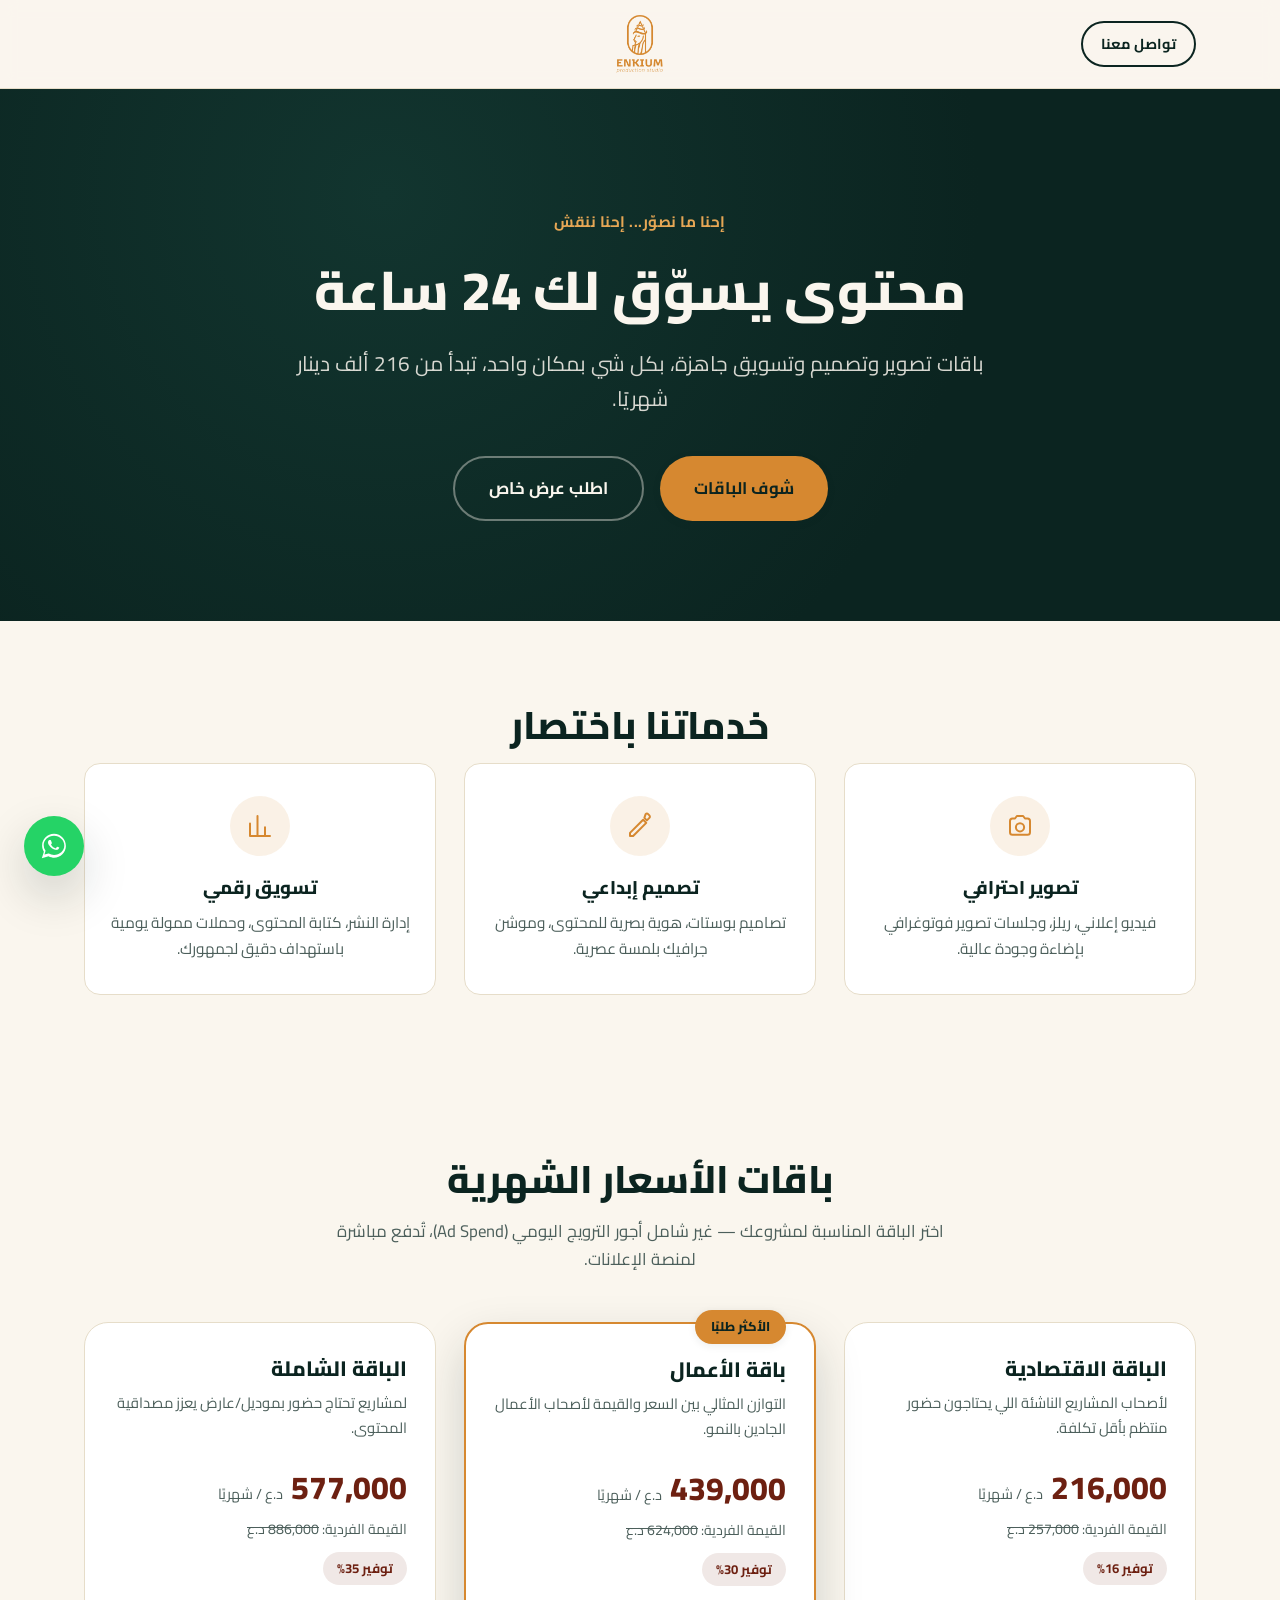
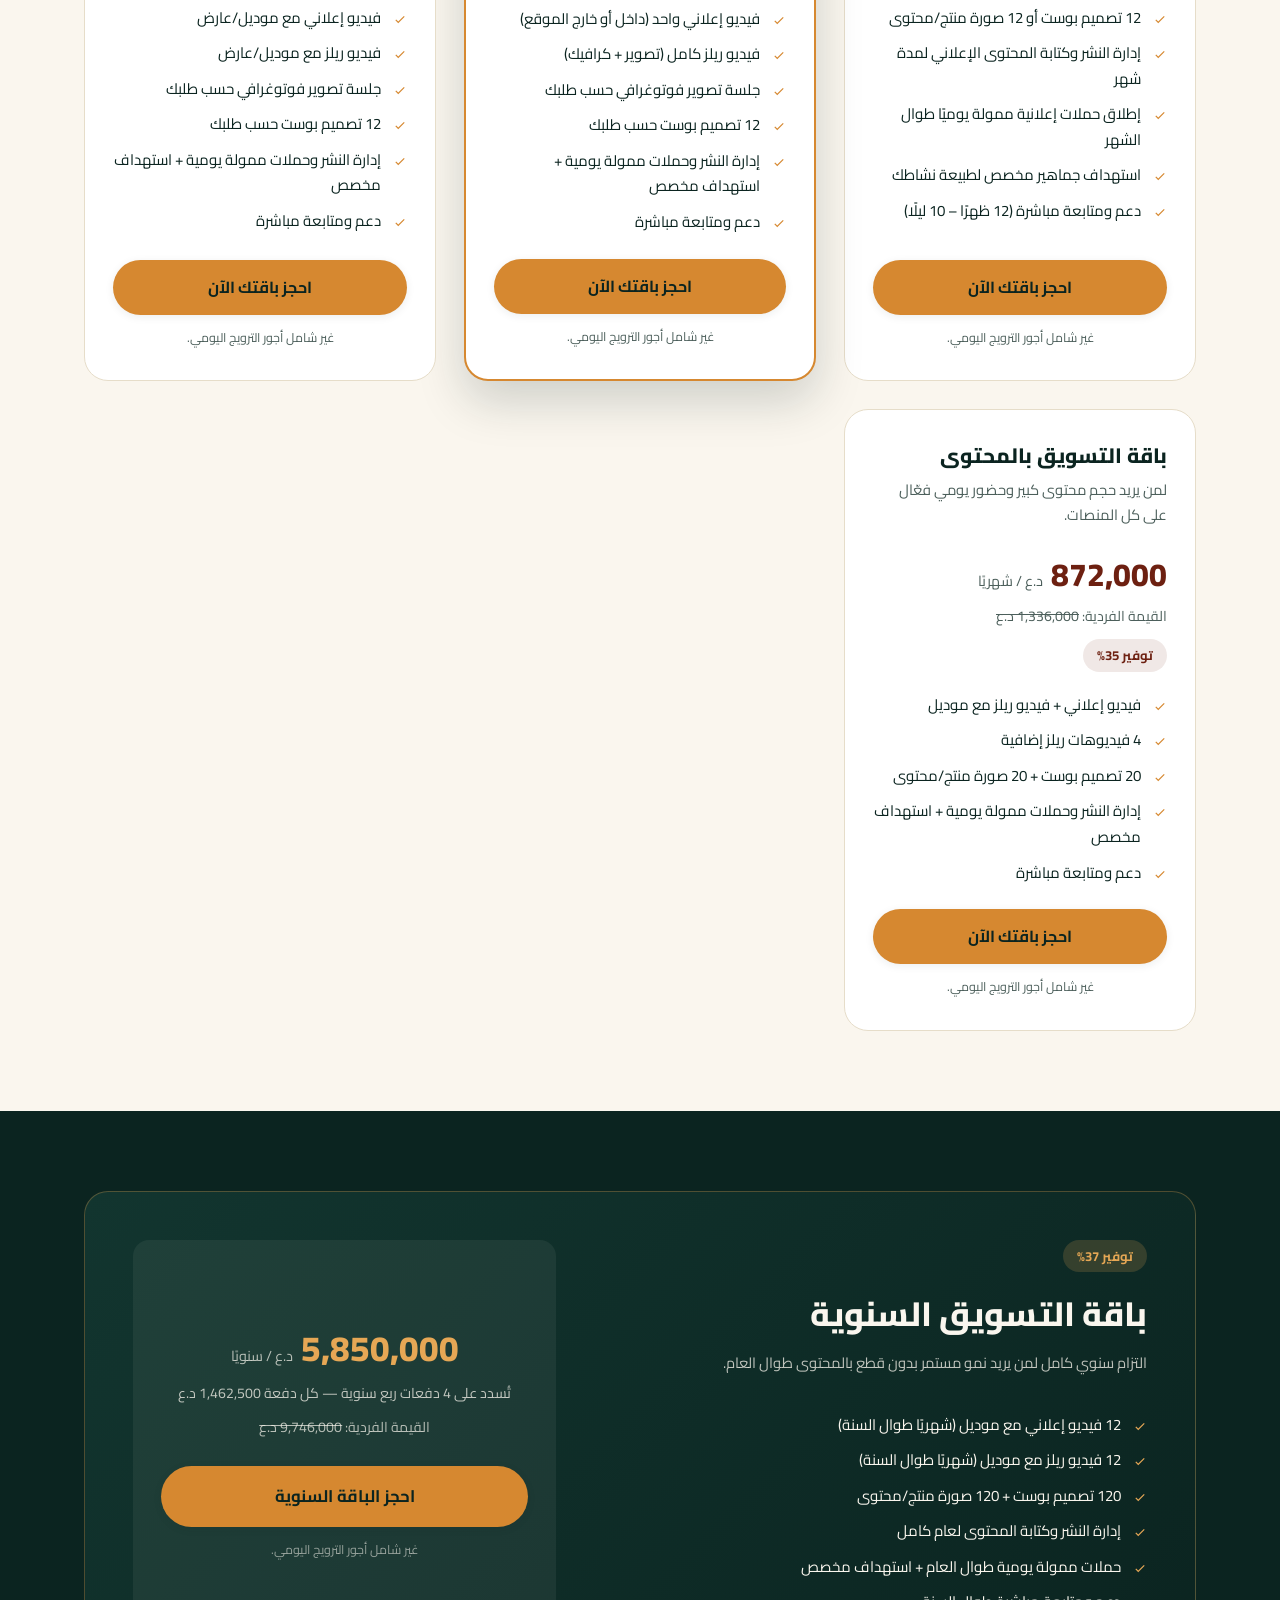
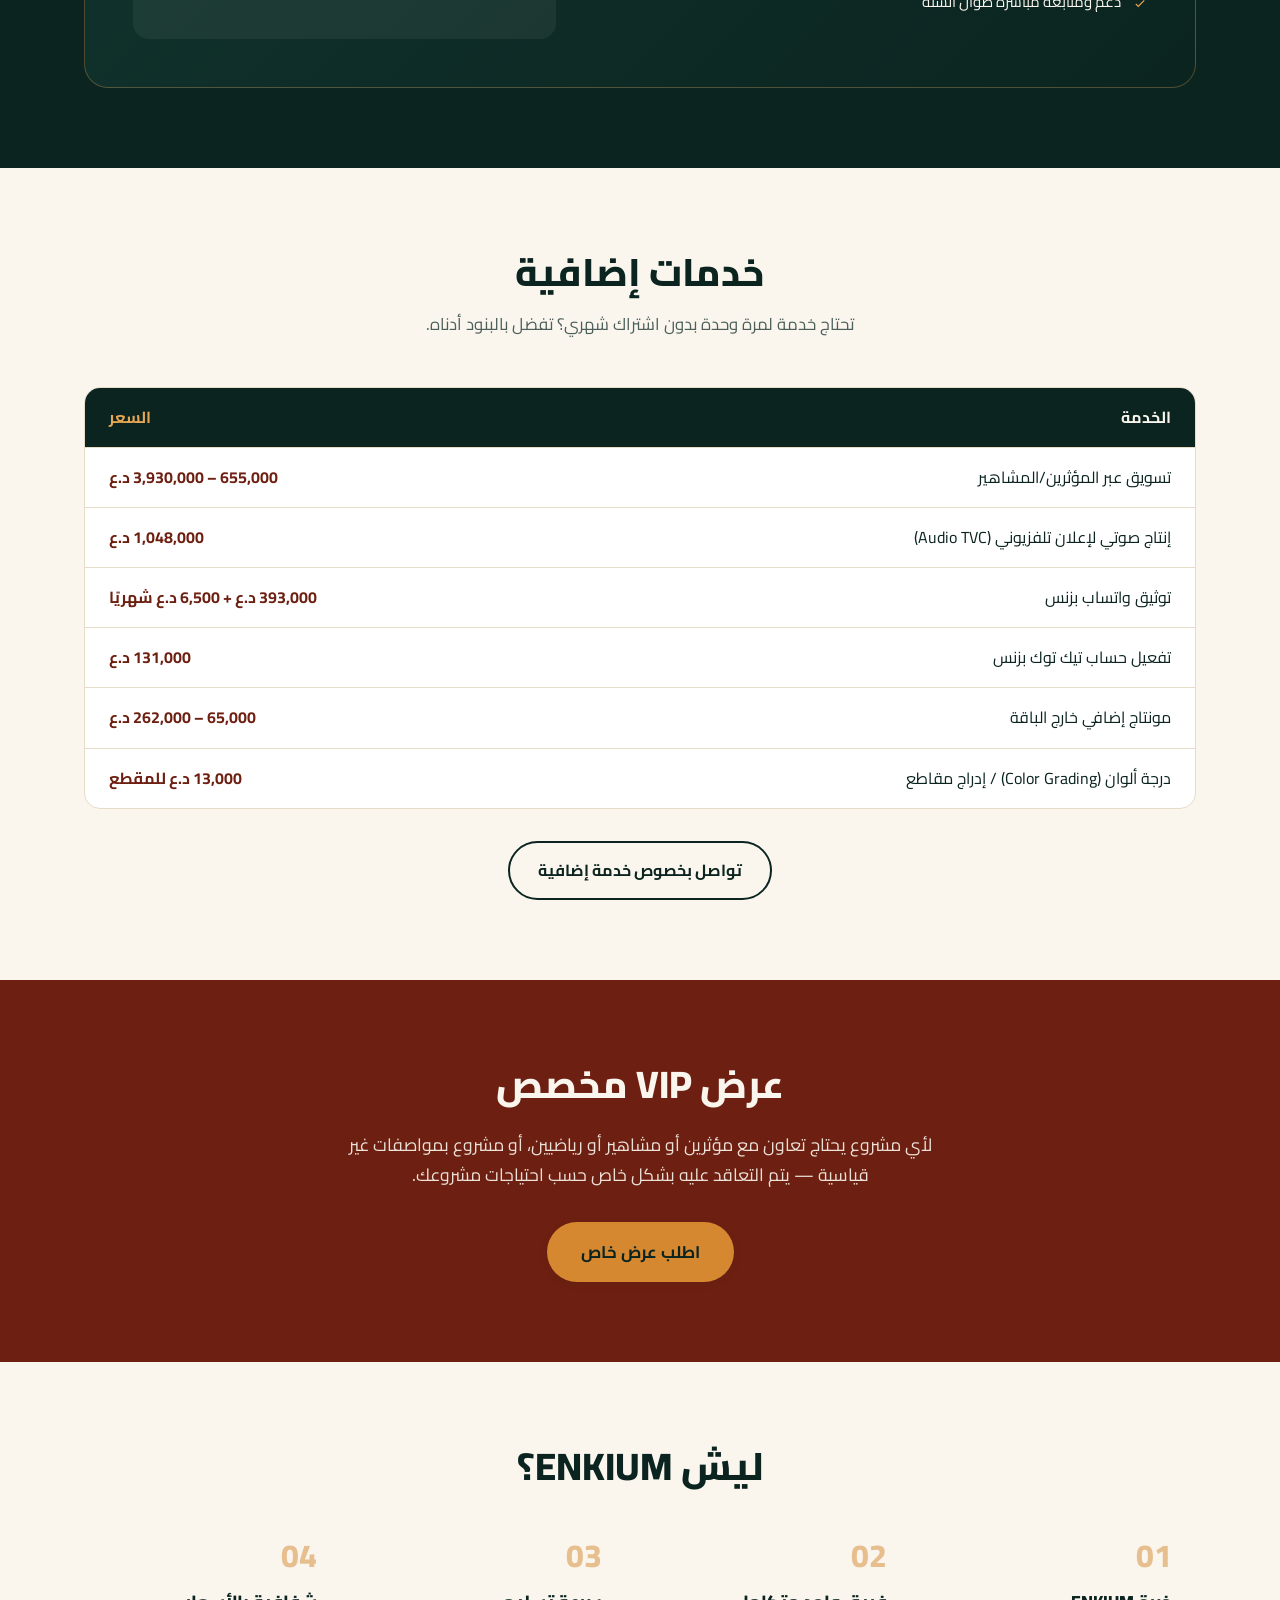
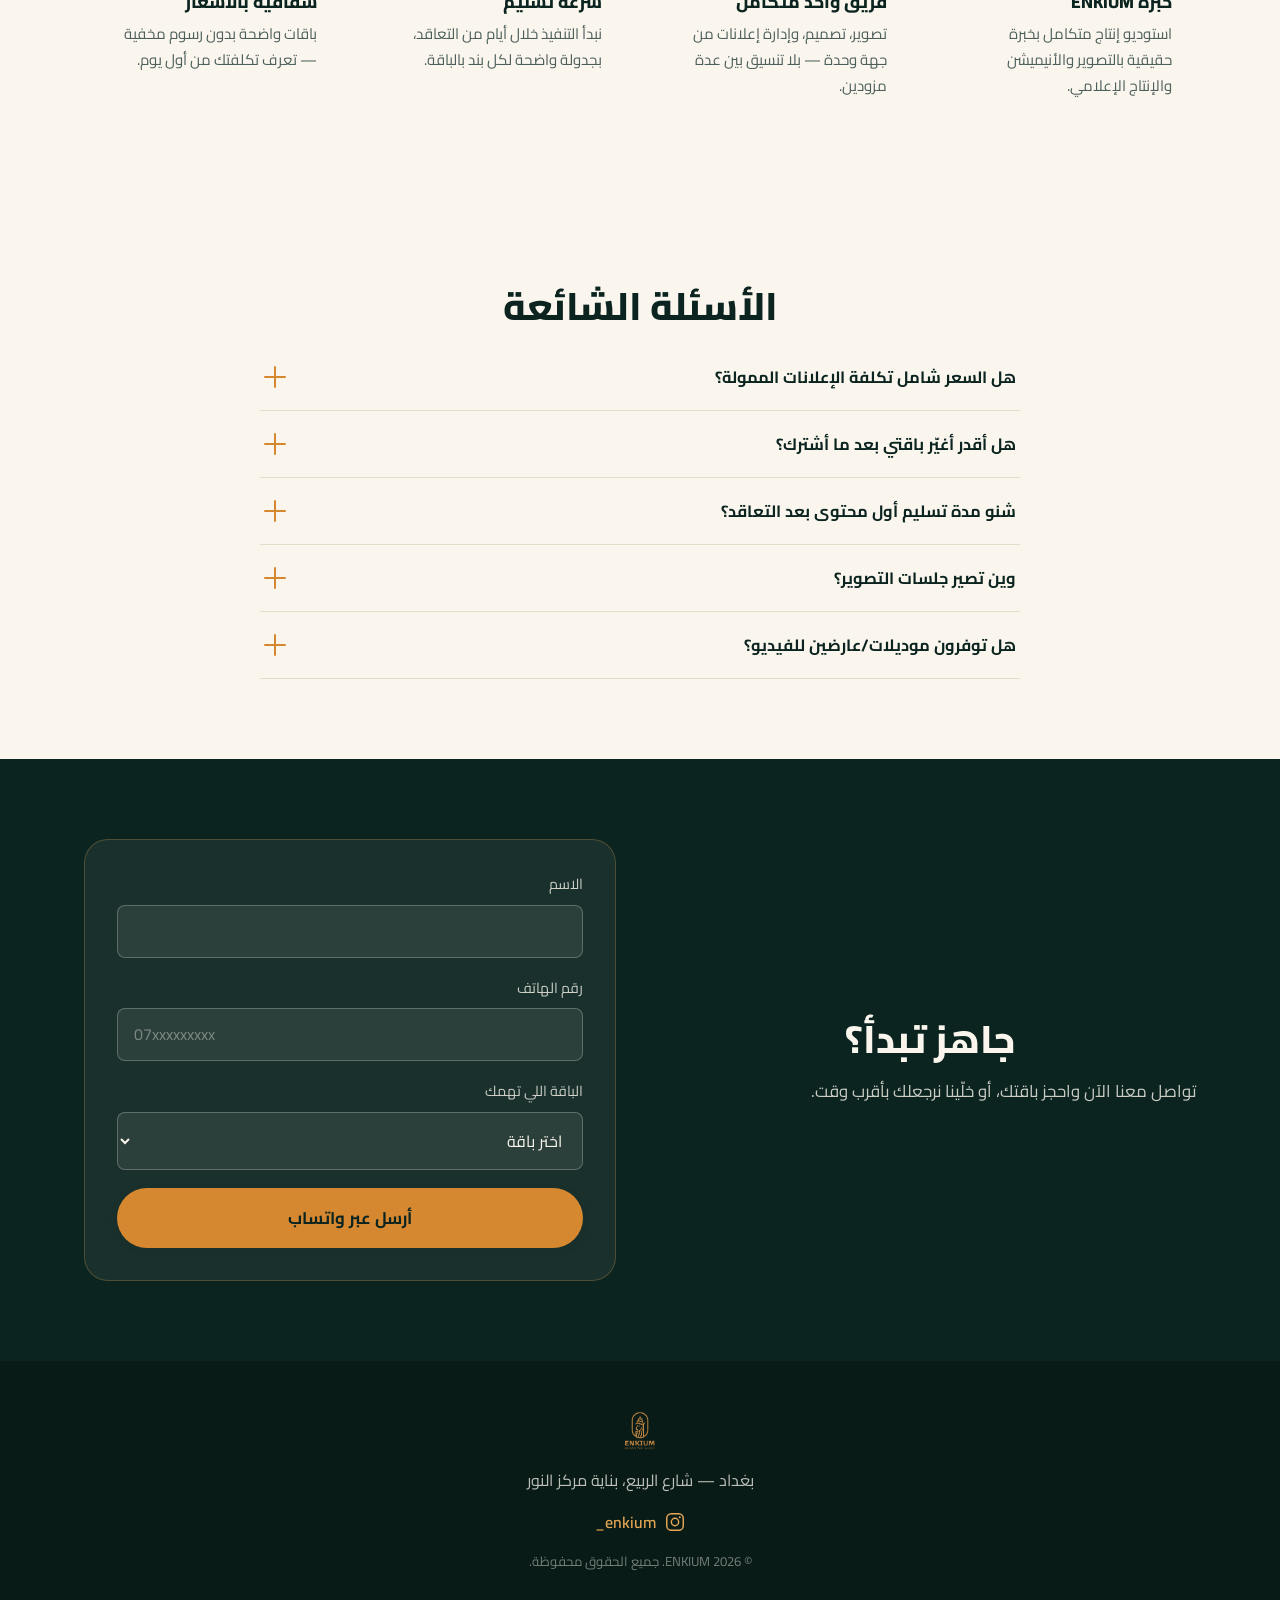
==== index.html @ 5f481afa "Initial commit: Enkium/Aygenie pricing landing page Includes original landing page (index.html) and " ====
<!DOCTYPE html>
<html lang="ar" dir="rtl">
<head>
<meta charset="UTF-8">
<meta name="viewport" content="width=device-width, initial-scale=1.0">
<title>أسعار وباقات تصوير وتصميم وتسويق في بغداد | ENKIUM</title>
<meta name="description" content="باقات تسويق شهرية وسنوية جاهزة: تصوير فيديو، تصوير ريلز بغداد، تصميم محتوى إعلاني، وإدارة حملات ممولة. أسعار واضحة تبدأ من 216 ألف دينار شهريًا من ENKIUM.">
<meta name="keywords" content="أسعار تصوير فيديو بغداد, باقات تسويق شهرية العراق, شركة تصميم محتوى بغداد, تصوير ريلز بغداد">
<meta name="robots" content="index, follow">
<link rel="canonical" href="https://aygenie.enkium.iq/">

<meta property="og:type" content="website">
<meta property="og:locale" content="ar_IQ">
<meta property="og:title" content="أسعار وباقات تصوير وتصميم وتسويق في بغداد | ENKIUM">
<meta property="og:description" content="باقات تسويق شهرية وسنوية جاهزة: تصوير، تصميم، وإدارة حملات ممولة. أسعار واضحة تبدأ من 216 ألف دينار شهريًا.">
<meta property="og:image" content="logo-brand.png">

<link rel="icon" href="logo-brand.png" type="image/png">

<link rel="preconnect" href="https://fonts.googleapis.com">
<link rel="preconnect" href="https://fonts.gstatic.com" crossorigin>
<link href="https://fonts.googleapis.com/css2?family=Cairo:wght@400;500;600;700;800&display=swap" rel="stylesheet">

<link rel="stylesheet" href="css/style.css">

<script type="application/ld+json">
{
  "@context": "https://schema.org",
  "@type": "Service",
  "serviceType": "خدمات تصوير وتصميم وتسويق رقمي",
  "provider": {
    "@type": "Organization",
    "name": "ENKIUM",
    "areaServed": "Baghdad, Iraq",
    "address": {
      "@type": "PostalAddress",
      "streetAddress": "شارع الربيع، بناية مركز النور",
      "addressLocality": "بغداد",
      "addressCountry": "IQ"
    }
  },
  "offers": [
    { "@type": "Offer", "name": "الباقة الاقتصادية", "price": "216000", "priceCurrency": "IQD" },
    { "@type": "Offer", "name": "باقة الأعمال", "price": "439000", "priceCurrency": "IQD" },
    { "@type": "Offer", "name": "الباقة الشاملة", "price": "577000", "priceCurrency": "IQD" },
    { "@type": "Offer", "name": "باقة التسويق بالمحتوى", "price": "872000", "priceCurrency": "IQD" },
    { "@type": "Offer", "name": "باقة التسويق السنوية", "price": "5850000", "priceCurrency": "IQD" }
  ]
}
</script>
<script type="application/ld+json">
{
  "@context": "https://schema.org",
  "@type": "FAQPage",
  "mainEntity": [
    {
      "@type": "Question",
      "name": "هل السعر شامل تكلفة الإعلانات الممولة؟",
      "acceptedAnswer": { "@type": "Answer", "text": "لا. سعر الباقة يشمل الإدارة والتنفيذ فقط، أما مبلغ الترويج اليومي (Ad Spend) فيُدفع مباشرة لمنصة الإعلانات (فيسبوك/إنستغرام/تيك توك) بشكل منفصل." }
    },
    {
      "@type": "Question",
      "name": "هل أقدر أغيّر باقتي بعد ما أشترك؟",
      "acceptedAnswer": { "@type": "Answer", "text": "أكيد، تقدر تنتقل لباقة أعلى أو أوطى بداية أي شهر جديد حسب احتياج مشروعك." }
    },
    {
      "@type": "Question",
      "name": "شنو مدة تسليم أول محتوى بعد التعاقد؟",
      "acceptedAnswer": { "@type": "Answer", "text": "نبدأ التنفيذ خلال 2-3 أيام عمل من تأكيد الباقة وجدولة أول جلسة تصوير." }
    }
  ]
}
</script>
</head>
<body>

<a href="#pricing" class="skip-link">تخطَّ إلى قسم الأسعار</a>

<!-- Header -->
<header class="site-header" id="top">
  <div class="container header-inner">
    <a href="#contact" class="header-cta btn btn-outline btn-sm">تواصل معنا</a>
    <a href="#top" class="brand" aria-label="ENKIUM">
      <img src="logo-brand.png" alt="شعار ENKIUM" class="brand-logo">
    </a>
  </div>
</header>

<main>

  <!-- Hero -->
  <section class="hero" aria-labelledby="hero-title">
    <div class="container hero-inner">
      <p class="eyebrow reveal">إحنا ما نصوّر... إحنا ننقش</p>
      <h1 id="hero-title" class="hero-title reveal">محتوى يسوّق لك 24 ساعة</h1>
      <p class="hero-subtitle reveal">باقات تصوير وتصميم وتسويق جاهزة، بكل شي بمكان واحد، تبدأ من 216 ألف دينار شهريًا.</p>
      <div class="hero-actions reveal">
        <a href="#pricing" class="btn btn-accent btn-lg">شوف الباقات</a>
        <a href="#vip" class="btn btn-ghost btn-lg">اطلب عرض خاص</a>
      </div>
    </div>
  </section>

  <!-- Services -->
  <section class="services" aria-labelledby="services-title">
    <div class="container">
      <h2 id="services-title" class="section-title reveal">خدماتنا باختصار</h2>
      <div class="services-grid">
        <article class="service-card reveal">
          <div class="service-icon" aria-hidden="true">
            <svg viewBox="0 0 24 24" fill="none"><path d="M4 8a2 2 0 012-2h2l1.5-2h5L16 6h2a2 2 0 012 2v9a2 2 0 01-2 2H6a2 2 0 01-2-2V8z" stroke="currentColor" stroke-width="1.6" stroke-linejoin="round"/><circle cx="12" cy="13" r="3.3" stroke="currentColor" stroke-width="1.6"/></svg>
          </div>
          <h3>تصوير احترافي</h3>
          <p>فيديو إعلاني، ريلز، وجلسات تصوير فوتوغرافي بإضاءة وجودة عالية.</p>
        </article>
        <article class="service-card reveal">
          <div class="service-icon" aria-hidden="true">
            <svg viewBox="0 0 24 24" fill="none"><path d="M4 17.5V20h2.5L17 9.5l-2.5-2.5L4 17.5z" stroke="currentColor" stroke-width="1.6" stroke-linejoin="round"/><path d="M15.5 5.5l2 2L19.5 5.5a1.4 1.4 0 000-2l-1-1a1.4 1.4 0 00-2 0L15.5 5.5z" stroke="currentColor" stroke-width="1.6" stroke-linejoin="round"/></svg>
          </div>
          <h3>تصميم إبداعي</h3>
          <p>تصاميم بوستات، هوية بصرية للمحتوى، وموشن جرافيك بلمسة عصرية.</p>
        </article>
        <article class="service-card reveal">
          <div class="service-icon" aria-hidden="true">
            <svg viewBox="0 0 24 24" fill="none"><path d="M4 20V10M10 20V4M16 20v-7M20 20H4" stroke="currentColor" stroke-width="1.6" stroke-linecap="round" stroke-linejoin="round"/></svg>
          </div>
          <h3>تسويق رقمي</h3>
          <p>إدارة النشر، كتابة المحتوى، وحملات ممولة يومية باستهداف دقيق لجمهورك.</p>
        </article>
      </div>
    </div>
  </section>

  <!-- Pricing -->
  <section class="pricing" id="pricing" aria-labelledby="pricing-title">
    <div class="container">
      <h2 id="pricing-title" class="section-title reveal">باقات الأسعار الشهرية</h2>
      <p class="section-subtitle reveal">اختر الباقة المناسبة لمشروعك — غير شامل أجور الترويج اليومي (Ad Spend)، تُدفع مباشرة لمنصة الإعلانات.</p>

      <div class="pricing-grid">

        <!-- Package 1 -->
        <article class="price-card reveal">
          <h3 class="price-card-name">الباقة الاقتصادية</h3>
          <p class="price-card-tag">لأصحاب المشاريع الناشئة اللي يحتاجون حضور منتظم بأقل تكلفة.</p>
          <div class="price-card-price">
            <span class="amount">216,000</span>
            <span class="currency">د.ع / شهريًا</span>
          </div>
          <p class="price-card-value">القيمة الفردية: <s>257,000 د.ع</s></p>
          <span class="badge-save" data-save="16">توفير 16%</span>
          <ul class="price-card-features">
            <li>12 تصميم بوست أو 12 صورة منتج/محتوى</li>
            <li>إدارة النشر وكتابة المحتوى الإعلاني لمدة شهر</li>
            <li>إطلاق حملات إعلانية ممولة يوميًا طوال الشهر</li>
            <li>استهداف جماهير مخصص لطبيعة نشاطك</li>
            <li>دعم ومتابعة مباشرة (12 ظهرًا – 10 ليلًا)</li>
          </ul>
          <a href="#" class="btn btn-accent whatsapp-cta" data-package="الباقة الاقتصادية (216,000 د.ع شهريًا)">احجز باقتك الآن</a>
          <p class="price-card-note">غير شامل أجور الترويج اليومي.</p>
        </article>

        <!-- Package 2 - Most Popular -->
        <article class="price-card price-card--popular reveal">
          <span class="badge-popular">الأكثر طلبًا</span>
          <h3 class="price-card-name">باقة الأعمال</h3>
          <p class="price-card-tag">التوازن المثالي بين السعر والقيمة لأصحاب الأعمال الجادين بالنمو.</p>
          <div class="price-card-price">
            <span class="amount">439,000</span>
            <span class="currency">د.ع / شهريًا</span>
          </div>
          <p class="price-card-value">القيمة الفردية: <s>624,000 د.ع</s></p>
          <span class="badge-save" data-save="30">توفير 30%</span>
          <ul class="price-card-features">
            <li>فيديو إعلاني واحد (داخل أو خارج الموقع)</li>
            <li>فيديو ريلز كامل (تصوير + كرافيك)</li>
            <li>جلسة تصوير فوتوغرافي حسب طلبك</li>
            <li>12 تصميم بوست حسب طلبك</li>
            <li>إدارة النشر وحملات ممولة يومية + استهداف مخصص</li>
            <li>دعم ومتابعة مباشرة</li>
          </ul>
          <a href="#" class="btn btn-accent whatsapp-cta" data-package="باقة الأعمال (439,000 د.ع شهريًا)">احجز باقتك الآن</a>
          <p class="price-card-note">غير شامل أجور الترويج اليومي.</p>
        </article>

        <!-- Package 3 -->
        <article class="price-card reveal">
          <h3 class="price-card-name">الباقة الشاملة</h3>
          <p class="price-card-tag">لمشاريع تحتاج حضور بموديل/عارض يعزز مصداقية المحتوى.</p>
          <div class="price-card-price">
            <span class="amount">577,000</span>
            <span class="currency">د.ع / شهريًا</span>
          </div>
          <p class="price-card-value">القيمة الفردية: <s>886,000 د.ع</s></p>
          <span class="badge-save" data-save="35">توفير 35%</span>
          <ul class="price-card-features">
            <li>فيديو إعلاني مع موديل/عارض</li>
            <li>فيديو ريلز مع موديل/عارض</li>
            <li>جلسة تصوير فوتوغرافي حسب طلبك</li>
            <li>12 تصميم بوست حسب طلبك</li>
            <li>إدارة النشر وحملات ممولة يومية + استهداف مخصص</li>
            <li>دعم ومتابعة مباشرة</li>
          </ul>
          <a href="#" class="btn btn-accent whatsapp-cta" data-package="الباقة الشاملة (577,000 د.ع شهريًا)">احجز باقتك الآن</a>
          <p class="price-card-note">غير شامل أجور الترويج اليومي.</p>
        </article>

        <!-- Package 4 -->
        <article class="price-card reveal">
          <h3 class="price-card-name">باقة التسويق بالمحتوى</h3>
          <p class="price-card-tag">لمن يريد حجم محتوى كبير وحضور يومي فعّال على كل المنصات.</p>
          <div class="price-card-price">
            <span class="amount">872,000</span>
            <span class="currency">د.ع / شهريًا</span>
          </div>
          <p class="price-card-value">القيمة الفردية: <s>1,336,000 د.ع</s></p>
          <span class="badge-save" data-save="35">توفير 35%</span>
          <ul class="price-card-features">
            <li>فيديو إعلاني + فيديو ريلز مع موديل</li>
            <li>4 فيديوهات ريلز إضافية</li>
            <li>20 تصميم بوست + 20 صورة منتج/محتوى</li>
            <li>إدارة النشر وحملات ممولة يومية + استهداف مخصص</li>
            <li>دعم ومتابعة مباشرة</li>
          </ul>
          <a href="#" class="btn btn-accent whatsapp-cta" data-package="باقة التسويق بالمحتوى (872,000 د.ع شهريًا)">احجز باقتك الآن</a>
          <p class="price-card-note">غير شامل أجور الترويج اليومي.</p>
        </article>

      </div>
    </div>
  </section>

  <!-- Annual Package -->
  <section class="annual" id="annual" aria-labelledby="annual-title">
    <div class="container">
      <div class="annual-card reveal">
        <div class="annual-info">
          <span class="badge-save badge-save--light" data-save="40">توفير 40%</span>
          <h2 id="annual-title" class="annual-title">باقة التسويق السنوية</h2>
          <p class="price-card-tag">التزام سنوي كامل لمن يريد نمو مستمر بدون قطع بالمحتوى طوال العام.</p>
          <ul class="price-card-features price-card-features--annual">
            <li>12 فيديو إعلاني مع موديل (شهريًا طوال السنة)</li>
            <li>12 فيديو ريلز مع موديل (شهريًا طوال السنة)</li>
            <li>120 تصميم بوست + 120 صورة منتج/محتوى</li>
            <li>إدارة النشر وكتابة المحتوى لعام كامل</li>
            <li>حملات ممولة يومية طوال العام + استهداف مخصص</li>
            <li>دعم ومتابعة مباشرة طوال السنة</li>
          </ul>
        </div>
        <div class="annual-price-box">
          <p class="price-card-price price-card-price--annual">
            <span class="amount">5,850,000</span>
            <span class="currency">د.ع / سنويًا</span>
          </p>
          <p class="annual-installments">تُسدد على 4 دفعات ربع سنوية — كل دفعة 1,462,500 د.ع</p>
          <p class="price-card-value">القيمة الفردية: <s>9,746,000 د.ع</s></p>
          <a href="#" class="btn btn-accent btn-lg whatsapp-cta" data-package="باقة التسويق السنوية (5,850,000 د.ع سنويًا)">احجز الباقة السنوية</a>
          <p class="price-card-note">غير شامل أجور الترويج اليومي.</p>
        </div>
      </div>
    </div>
  </section>

  <!-- À La Carte -->
  <section class="alacarte" aria-labelledby="alacarte-title">
    <div class="container">
      <h2 id="alacarte-title" class="section-title reveal">خدمات إضافية</h2>
      <p class="section-subtitle reveal">تحتاج خدمة لمرة وحدة بدون اشتراك شهري؟ تفضل بالبنود أدناه.</p>

      <div class="alacarte-table reveal" role="table" aria-label="جدول الخدمات الإضافية">
        <div class="alacarte-row alacarte-row--head" role="row">
          <span role="columnheader">الخدمة</span>
          <span role="columnheader">السعر</span>
        </div>
        <div class="alacarte-row" role="row">
          <span role="cell">تسويق عبر المؤثرين/المشاهير</span>
          <span role="cell">655,000 – 3,930,000 د.ع</span>
        </div>
        <div class="alacarte-row" role="row">
          <span role="cell">إنتاج صوتي لإعلان تلفزيوني (Audio TVC)</span>
          <span role="cell">1,048,000 د.ع</span>
        </div>
        <div class="alacarte-row" role="row">
          <span role="cell">توثيق واتساب بزنس</span>
          <span role="cell">393,000 د.ع + 6,500 د.ع شهريًا</span>
        </div>
        <div class="alacarte-row" role="row">
          <span role="cell">تفعيل حساب تيك توك بزنس</span>
          <span role="cell">131,000 د.ع</span>
        </div>
        <div class="alacarte-row" role="row">
          <span role="cell">مونتاج إضافي خارج الباقة</span>
          <span role="cell">65,000 – 262,000 د.ع</span>
        </div>
        <div class="alacarte-row" role="row">
          <span role="cell">درجة ألوان (Color Grading) / إدراج مقاطع</span>
          <span role="cell">13,000 د.ع للمقطع</span>
        </div>
      </div>

      <div class="alacarte-cta reveal">
        <a href="#" class="btn btn-outline whatsapp-cta" data-package="خدمة إضافية">تواصل بخصوص خدمة إضافية</a>
      </div>
    </div>
  </section>

  <!-- VIP -->
  <section class="vip" id="vip" aria-labelledby="vip-title">
    <div class="container vip-inner reveal">
      <h2 id="vip-title" class="section-title section-title--light">عرض VIP مخصص</h2>
      <p class="vip-text">لأي مشروع يحتاج تعاون مع مؤثرين أو مشاهير أو رياضيين، أو مشروع بمواصفات غير قياسية — يتم التعاقد عليه بشكل خاص حسب احتياجات مشروعك.</p>
      <a href="#" class="btn btn-accent btn-lg whatsapp-cta" data-package="عرض VIP مخصص (مؤثرين / مشاهير / مشروع خاص)">اطلب عرض خاص</a>
    </div>
  </section>

  <!-- Why ENKIUM -->
  <section class="why" aria-labelledby="why-title">
    <div class="container">
      <h2 id="why-title" class="section-title reveal">ليش ENKIUM؟</h2>
      <div class="why-grid">
        <article class="why-card reveal">
          <span class="why-num">01</span>
          <h3>خبرة ENKIUM</h3>
          <p>استوديو إنتاج متكامل بخبرة حقيقية بالتصوير والأنيميشن والإنتاج الإعلامي.</p>
        </article>
        <article class="why-card reveal">
          <span class="why-num">02</span>
          <h3>فريق واحد متكامل</h3>
          <p>تصوير، تصميم، وإدارة إعلانات من جهة وحدة — بلا تنسيق بين عدة مزودين.</p>
        </article>
        <article class="why-card reveal">
          <span class="why-num">03</span>
          <h3>سرعة تسليم</h3>
          <p>نبدأ التنفيذ خلال أيام من التعاقد، بجدولة واضحة لكل بند بالباقة.</p>
        </article>
        <article class="why-card reveal">
          <span class="why-num">04</span>
          <h3>شفافية بالأسعار</h3>
          <p>باقات واضحة بدون رسوم مخفية — تعرف تكلفتك من أول يوم.</p>
        </article>
      </div>
    </div>
  </section>

  <!-- FAQ -->
  <section class="faq" aria-labelledby="faq-title">
    <div class="container">
      <h2 id="faq-title" class="section-title reveal">الأسئلة الشائعة</h2>
      <div class="accordion reveal">
        <div class="accordion-item">
          <h3>
            <button class="accordion-trigger" aria-expanded="false">
              هل السعر شامل تكلفة الإعلانات الممولة؟
              <span class="accordion-icon" aria-hidden="true"></span>
            </button>
          </h3>
          <div class="accordion-panel">
            <p>لا. سعر الباقة يشمل الإدارة والتنفيذ فقط، أما مبلغ الترويج اليومي (Ad Spend) فيُدفع مباشرة لمنصة الإعلانات بشكل منفصل.</p>
          </div>
        </div>
        <div class="accordion-item">
          <h3>
            <button class="accordion-trigger" aria-expanded="false">
              هل أقدر أغيّر باقتي بعد ما أشترك؟
              <span class="accordion-icon" aria-hidden="true"></span>
            </button>
          </h3>
          <div class="accordion-panel">
            <p>أكيد، تقدر تنتقل لباقة أعلى أو أوطى بداية أي شهر جديد حسب احتياج مشروعك.</p>
          </div>
        </div>
        <div class="accordion-item">
          <h3>
            <button class="accordion-trigger" aria-expanded="false">
              شنو مدة تسليم أول محتوى بعد التعاقد؟
              <span class="accordion-icon" aria-hidden="true"></span>
            </button>
          </h3>
          <div class="accordion-panel">
            <p>نبدأ التنفيذ خلال 2-3 أيام عمل من تأكيد الباقة وجدولة أول جلسة تصوير.</p>
          </div>
        </div>
        <div class="accordion-item">
          <h3>
            <button class="accordion-trigger" aria-expanded="false">
              وين تصير جلسات التصوير؟
              <span class="accordion-icon" aria-hidden="true"></span>
            </button>
          </h3>
          <div class="accordion-panel">
            <p>نصور بستوديو ENKIUM ببغداد (شارع الربيع، بناية مركز النور)، أو بموقع مشروعك حسب طبيعة الباقة والمحتوى المطلوب.</p>
          </div>
        </div>
        <div class="accordion-item">
          <h3>
            <button class="accordion-trigger" aria-expanded="false">
              هل توفرون موديلات/عارضين للفيديو؟
              <span class="accordion-icon" aria-hidden="true"></span>
            </button>
          </h3>
          <div class="accordion-panel">
            <p>نعم، بالباقات اللي تتضمن "تصوير مع موديل/عارض" نتكفل بتنسيق الموديل المناسب لطبيعة المحتوى.</p>
          </div>
        </div>
      </div>
    </div>
  </section>

  <!-- Final CTA -->
  <section class="contact" id="contact" aria-labelledby="contact-title">
    <div class="container contact-inner">
      <div class="contact-text reveal">
        <h2 id="contact-title" class="section-title section-title--light">جاهز تبدأ؟</h2>
        <p class="contact-sub">تواصل معنا الآن واحجز باقتك، أو خلّينا نرجعلك بأقرب وقت.</p>
      </div>

      <form class="contact-form reveal" id="contact-form">
        <div class="form-row">
          <label for="cf-name">الاسم</label>
          <input type="text" id="cf-name" name="name" required autocomplete="name">
        </div>
        <div class="form-row">
          <label for="cf-phone">رقم الهاتف</label>
          <input type="tel" id="cf-phone" name="phone" required autocomplete="tel" placeholder="07xxxxxxxxx">
        </div>
        <div class="form-row">
          <label for="cf-package">الباقة اللي تهمك</label>
          <select id="cf-package" name="package" required>
            <option value="" disabled selected>اختر باقة</option>
            <option>الباقة الاقتصادية</option>
            <option>باقة الأعمال</option>
            <option>الباقة الشاملة</option>
            <option>باقة التسويق بالمحتوى</option>
            <option>باقة التسويق السنوية</option>
            <option>خدمة إضافية</option>
            <option>عرض VIP مخصص</option>
          </select>
        </div>
        <button type="submit" class="btn btn-accent btn-lg btn-block">أرسل عبر واتساب</button>
      </form>
    </div>
  </section>

</main>

<!-- Footer -->
<footer class="site-footer">
  <div class="container footer-inner">
    <img src="logo-brand.png" alt="شعار ENKIUM" class="footer-logo">
    <p class="footer-address">بغداد — شارع الربيع، بناية مركز النور</p>
    <a href="https://www.instagram.com/enkium_" target="_blank" rel="noopener noreferrer" class="footer-social" aria-label="إنستغرام ENKIUM">
      <svg viewBox="0 0 24 24" width="22" height="22" fill="none" aria-hidden="true"><rect x="3" y="3" width="18" height="18" rx="5" stroke="currentColor" stroke-width="1.6"/><circle cx="12" cy="12" r="4" stroke="currentColor" stroke-width="1.6"/><circle cx="17.2" cy="6.8" r="1.1" fill="currentColor"/></svg>
      <span>enkium_</span>
    </a>
    <p class="footer-copy">© 2026 ENKIUM. جميع الحقوق محفوظة.</p>
  </div>
</footer>

<!-- Sticky WhatsApp -->
<a href="#" class="whatsapp-float whatsapp-cta" data-package="استفسار عام عن باقات ENKIUM" aria-label="تواصل معنا عبر واتساب">
  <svg viewBox="0 0 32 32" width="30" height="30" fill="currentColor" aria-hidden="true"><path d="M16 3C9 3 3.3 8.6 3.3 15.5c0 2.4.7 4.6 1.9 6.6L3 29l7.2-2.1c1.9 1 4 1.6 6.3 1.6H16c7 0 12.7-5.6 12.7-12.5S23.5 3 16 3zm0 22.6c-2 0-3.9-.5-5.5-1.5l-.4-.2-4.3 1.2 1.2-4.1-.3-.4a10.2 10.2 0 01-1.7-5.6C5 9.9 9.9 5.1 16 5.1S27 9.9 27 15.5 22.1 25.6 16 25.6zm5.9-7.6c-.3-.2-1.9-1-2.2-1.1-.3-.1-.5-.2-.7.2-.2.3-.8 1.1-1 1.3-.2.2-.4.2-.7.1-.3-.2-1.4-.5-2.6-1.6-1-.9-1.6-2-1.8-2.3-.2-.3 0-.5.1-.6.1-.1.3-.4.4-.5.1-.2.2-.3.3-.5.1-.2 0-.4 0-.6 0-.2-.7-1.8-1-2.4-.3-.6-.5-.5-.7-.5h-.6c-.2 0-.5.1-.8.4-.3.3-1 .9-1 2.3s1 2.7 1.2 2.9c.1.2 2 3.1 4.9 4.3.7.3 1.2.5 1.6.6.7.2 1.3.2 1.8.1.5-.1 1.9-.8 2.1-1.5.3-.7.3-1.3.2-1.5-.1-.1-.3-.2-.6-.4z"/></svg>
</a>

<script src="js/main.js"></script>
</body>
</html>
---- css/style.css ----
/* ===== Design Tokens ===== */
:root {
  --color-primary: #0b2420;
  --color-primary-light: #12352f;
  --color-secondary: #6d2011;
  --color-accent: #d68830;
  --color-accent-light: #e6a755;
  --color-bg: #faf6ee;
  --color-surface: #ffffff;
  --color-text: #0b2420;
  --color-text-muted: #4c5f5b;
  --color-text-inverse: #faf6ee;
  --color-border: #e6ddc9;

  --font-heading: 'Cairo', sans-serif;
  --font-body: 'Cairo', sans-serif;

  --radius-sm: 8px;
  --radius-md: 16px;
  --radius-lg: 24px;
  --radius-pill: 999px;

  --shadow-sm: 0 2px 8px rgba(11, 36, 32, 0.08);
  --shadow-md: 0 8px 24px rgba(11, 36, 32, 0.12);
  --shadow-lg: 0 20px 48px rgba(11, 36, 32, 0.18);

  --container-w: 1160px;
  --transition: 220ms cubic-bezier(.4,0,.2,1);
}

/* ===== Reset ===== */
* { box-sizing: border-box; margin: 0; padding: 0; }
html { scroll-behavior: smooth; }
body {
  font-family: var(--font-body);
  background: var(--color-bg);
  color: var(--color-text);
  line-height: 1.7;
  -webkit-font-smoothing: antialiased;
}
img { max-width: 100%; display: block; }
a { color: inherit; text-decoration: none; }
ul { list-style: none; }
button { font: inherit; cursor: pointer; border: none; background: none; color: inherit; }
input, select { font: inherit; }

.container {
  max-width: var(--container-w);
  margin: 0 auto;
  padding: 0 24px;
}

.skip-link {
  position: absolute;
  right: -999px;
  top: 0;
  background: var(--color-accent);
  color: var(--color-primary);
  padding: 12px 20px;
  z-index: 1000;
  border-radius: 0 0 0 var(--radius-sm);
  font-weight: 700;
}
.skip-link:focus { right: 0; }

:focus-visible {
  outline: 3px solid var(--color-accent);
  outline-offset: 2px;
}

h1, h2, h3 { font-family: var(--font-heading); font-weight: 800; line-height: 1.3; }

/* ===== Buttons ===== */
.btn {
  display: inline-flex;
  align-items: center;
  justify-content: center;
  gap: 8px;
  padding: 14px 28px;
  border-radius: var(--radius-pill);
  font-weight: 700;
  font-size: 1rem;
  transition: transform var(--transition), box-shadow var(--transition), background var(--transition), color var(--transition);
  white-space: nowrap;
}
.btn-accent {
  background: var(--color-accent);
  color: var(--color-primary);
  box-shadow: var(--shadow-sm);
}
.btn-accent:hover { background: var(--color-accent-light); transform: translateY(-2px); box-shadow: var(--shadow-md); }
.btn-outline {
  background: transparent;
  color: var(--color-primary);
  border: 2px solid var(--color-primary);
}
.btn-outline:hover { background: var(--color-primary); color: var(--color-text-inverse); }
.btn-ghost {
  background: transparent;
  color: var(--color-text-inverse);
  border: 2px solid rgba(250, 246, 238, 0.4);
}
.btn-ghost:hover { border-color: var(--color-text-inverse); }
.btn-sm { padding: 9px 18px; font-size: 0.9rem; }
.btn-lg { padding: 16px 34px; font-size: 1.05rem; }
.btn-block { width: 100%; }

/* ===== Header ===== */
.site-header {
  position: sticky;
  top: 0;
  z-index: 100;
  background: rgba(250, 246, 238, 0.9);
  backdrop-filter: blur(8px);
  border-bottom: 1px solid var(--color-border);
}
.header-inner {
  display: grid;
  grid-template-columns: 1fr auto 1fr;
  align-items: center;
  padding-block: 10px;
}
.header-cta { grid-column: 1; justify-self: start; }
.brand { grid-column: 2; justify-self: center; }
.brand-logo { height: 68px; width: auto; }

/* ===== Section basics ===== */
section { padding: 80px 0; }
.section-title {
  font-size: clamp(1.6rem, 3.5vw, 2.4rem);
  text-align: center;
  margin-bottom: 12px;
}
.section-title--light { color: var(--color-text-inverse); }
.section-subtitle {
  text-align: center;
  color: var(--color-text-muted);
  max-width: 620px;
  margin: 0 auto 48px;
  font-size: 1.05rem;
}

/* ===== Hero ===== */
.hero {
  background: radial-gradient(circle at 30% 20%, var(--color-primary-light) 0%, var(--color-primary) 60%);
  color: var(--color-text-inverse);
  padding: 120px 0 100px;
  text-align: center;
}
.hero-inner { max-width: 760px; margin: 0 auto; }
.eyebrow {
  color: var(--color-accent-light);
  font-weight: 700;
  letter-spacing: 0.5px;
  margin-bottom: 20px;
  font-size: 0.95rem;
}
.hero-title {
  font-size: clamp(2rem, 5vw, 3.4rem);
  margin-bottom: 20px;
}
.hero-subtitle {
  font-size: clamp(1.05rem, 2vw, 1.3rem);
  color: rgba(250, 246, 238, 0.85);
  margin-bottom: 40px;
}
.hero-actions {
  display: flex;
  gap: 16px;
  justify-content: center;
  flex-wrap: wrap;
}

/* ===== Services ===== */
.services-grid {
  display: grid;
  grid-template-columns: repeat(auto-fit, minmax(230px, 1fr));
  gap: 28px;
}
.service-card {
  background: var(--color-surface);
  border: 1px solid var(--color-border);
  border-radius: var(--radius-md);
  padding: 32px 24px;
  text-align: center;
  transition: transform var(--transition), box-shadow var(--transition);
}
.service-card:hover { transform: translateY(-6px); box-shadow: var(--shadow-md); }
.service-icon {
  width: 60px;
  height: 60px;
  margin: 0 auto 20px;
  color: var(--color-accent);
  background: rgba(214, 136, 48, 0.12);
  border-radius: 50%;
  display: flex;
  align-items: center;
  justify-content: center;
}
.service-icon svg { width: 30px; height: 30px; }
.service-card h3 { font-size: 1.15rem; margin-bottom: 10px; }
.service-card p { color: var(--color-text-muted); font-size: 0.96rem; }

/* ===== Pricing ===== */
.pricing-grid {
  display: grid;
  grid-template-columns: repeat(auto-fit, minmax(260px, 1fr));
  gap: 28px;
  align-items: stretch;
}
.price-card {
  background: var(--color-surface);
  border: 1px solid var(--color-border);
  border-radius: var(--radius-lg);
  padding: 32px 28px;
  display: flex;
  flex-direction: column;
  position: relative;
  transition: transform var(--transition), box-shadow var(--transition);
}
.price-card:hover { transform: translateY(-6px); box-shadow: var(--shadow-md); }
.price-card--popular {
  border: 2px solid var(--color-accent);
  box-shadow: var(--shadow-lg);
  transform: scale(1.03);
}
.price-card--popular:hover { transform: scale(1.03) translateY(-6px); }
.badge-popular {
  position: absolute;
  top: -14px;
  right: 28px;
  background: var(--color-accent);
  color: var(--color-primary);
  font-weight: 800;
  font-size: 0.8rem;
  padding: 6px 16px;
  border-radius: var(--radius-pill);
  box-shadow: var(--shadow-sm);
}
.price-card-name { font-size: 1.3rem; margin-bottom: 8px; }
.price-card-tag {
  color: var(--color-text-muted);
  font-size: 0.92rem;
  margin-bottom: 20px;
  min-height: 42px;
}
.price-card-price { margin-bottom: 4px; }
.price-card-price .amount {
  font-size: 2rem;
  font-weight: 800;
  color: var(--color-secondary);
}
.price-card-price .currency {
  font-size: 0.9rem;
  color: var(--color-text-muted);
  margin-inline-start: 4px;
}
.price-card-value {
  font-size: 0.88rem;
  color: var(--color-text-muted);
  margin-bottom: 10px;
}
.badge-save {
  display: inline-block;
  background: rgba(109, 32, 17, 0.1);
  color: var(--color-secondary);
  font-weight: 700;
  font-size: 0.82rem;
  padding: 5px 14px;
  border-radius: var(--radius-pill);
  margin-bottom: 20px;
  width: fit-content;
}
.badge-save--light {
  background: rgba(230, 167, 85, 0.18);
  color: var(--color-accent-light);
}
.price-card-features {
  flex: 1;
  margin-bottom: 24px;
  display: flex;
  flex-direction: column;
  gap: 10px;
}
.price-card-features li {
  position: relative;
  padding-inline-start: 26px;
  font-size: 0.94rem;
  color: var(--color-text);
}
.price-card-features li::before {
  content: "";
  position: absolute;
  right: 0;
  top: 7px;
  width: 14px;
  height: 14px;
  border-radius: 50%;
  background: var(--color-accent);
  mask: url("data:image/svg+xml,%3Csvg xmlns='http://www.w3.org/2000/svg' viewBox='0 0 24 24'%3E%3Cpath fill='black' d='M9 16.2l-3.5-3.5L4 14.2l5 5 11-11-1.4-1.4z'/%3E%3C/svg%3E") center/contain no-repeat;
}
.price-card-note {
  font-size: 0.78rem;
  color: var(--color-text-muted);
  text-align: center;
  margin-top: 12px;
}

/* ===== Annual ===== */
.annual { background: var(--color-primary); }
.annual-card {
  background: linear-gradient(135deg, var(--color-primary-light), var(--color-primary));
  border: 1px solid rgba(230, 167, 85, 0.3);
  border-radius: var(--radius-lg);
  padding: 48px;
  display: grid;
  grid-template-columns: 1.3fr 1fr;
  gap: 40px;
  color: var(--color-text-inverse);
}
.annual-title { font-size: clamp(1.5rem, 3vw, 2.1rem); margin-bottom: 14px; }
.annual .price-card-tag { color: rgba(250, 246, 238, 0.75); }
.price-card-features--annual li { color: var(--color-text-inverse); }
.price-card-features--annual li::before { background: var(--color-accent-light); }
.annual-price-box {
  background: rgba(250, 246, 238, 0.06);
  border-radius: var(--radius-md);
  padding: 28px;
  text-align: center;
  display: flex;
  flex-direction: column;
  align-items: center;
  justify-content: center;
}
.price-card-price--annual .amount { color: var(--color-accent-light); font-size: 2.2rem; }
.price-card-price--annual .currency { color: rgba(250, 246, 238, 0.7); }
.annual-installments {
  font-size: 0.88rem;
  color: rgba(250, 246, 238, 0.75);
  margin-bottom: 10px;
}
.annual .price-card-value { color: rgba(250, 246, 238, 0.7); }
.annual-price-box .btn { margin-top: 16px; width: 100%; }
.annual .price-card-note { color: rgba(250, 246, 238, 0.55); }

/* ===== À La Carte ===== */
.alacarte-table {
  border: 1px solid var(--color-border);
  border-radius: var(--radius-md);
  overflow: hidden;
  background: var(--color-surface);
}
.alacarte-row {
  display: grid;
  grid-template-columns: 2fr 1fr;
  padding: 16px 24px;
  border-bottom: 1px solid var(--color-border);
  gap: 12px;
}
.alacarte-row:last-child { border-bottom: none; }
.alacarte-row--head {
  background: var(--color-primary);
  color: var(--color-text-inverse);
  font-weight: 700;
}
.alacarte-row:not(.alacarte-row--head):hover { background: rgba(214, 136, 48, 0.06); }
.alacarte-row span:last-child { font-weight: 700; color: var(--color-secondary); text-align: left; }
.alacarte-row--head span:last-child { color: var(--color-accent-light); }
.alacarte-cta { text-align: center; margin-top: 32px; }

/* ===== VIP ===== */
.vip {
  background: var(--color-secondary);
  color: var(--color-text-inverse);
}
.vip-inner { text-align: center; max-width: 680px; }
.vip-text {
  font-size: 1.1rem;
  margin: 20px 0 32px;
  color: rgba(250, 246, 238, 0.9);
}

/* ===== Why ===== */
.why-grid {
  display: grid;
  grid-template-columns: repeat(auto-fit, minmax(230px, 1fr));
  gap: 28px;
}
.why-card {
  padding: 24px;
  border-radius: var(--radius-md);
  transition: transform var(--transition);
}
.why-card:hover { transform: translateY(-4px); }
.why-num {
  font-size: 2rem;
  font-weight: 800;
  color: var(--color-accent);
  opacity: 0.5;
  display: block;
  margin-bottom: 8px;
}
.why-card h3 { font-size: 1.1rem; margin-bottom: 8px; }
.why-card p { color: var(--color-text-muted); font-size: 0.94rem; }

/* ===== FAQ / Accordion ===== */
.accordion { max-width: 760px; margin: 0 auto; }
.accordion-item {
  border-bottom: 1px solid var(--color-border);
}
.accordion-trigger {
  width: 100%;
  display: flex;
  justify-content: space-between;
  align-items: center;
  gap: 16px;
  padding: 22px 4px;
  text-align: right;
  font-weight: 700;
  font-size: 1.02rem;
}
.accordion-icon {
  flex-shrink: 0;
  width: 22px;
  height: 22px;
  position: relative;
}
.accordion-icon::before, .accordion-icon::after {
  content: "";
  position: absolute;
  background: var(--color-accent);
  border-radius: 2px;
  transition: transform var(--transition);
}
.accordion-icon::before { width: 100%; height: 2px; top: 50%; right: 0; transform: translateY(-50%); }
.accordion-icon::after { width: 2px; height: 100%; right: 50%; top: 0; transform: translateX(50%); }
.accordion-trigger[aria-expanded="true"] .accordion-icon::after { transform: translateX(50%) rotate(90deg); opacity: 0; }
.accordion-panel {
  overflow: hidden;
  max-height: 0;
  transition: max-height var(--transition);
}
.accordion-panel p { padding: 0 4px 22px; color: var(--color-text-muted); }

/* ===== Contact ===== */
.contact {
  background: var(--color-primary);
  color: var(--color-text-inverse);
}
.contact-inner {
  display: grid;
  grid-template-columns: 1fr 1fr;
  gap: 48px;
  align-items: center;
}
.contact-sub { color: rgba(250, 246, 238, 0.8); margin-top: 12px; font-size: 1.05rem; }
.contact-form {
  background: rgba(250, 246, 238, 0.06);
  border: 1px solid rgba(230, 167, 85, 0.25);
  border-radius: var(--radius-lg);
  padding: 32px;
  display: flex;
  flex-direction: column;
  gap: 18px;
}
.form-row { display: flex; flex-direction: column; gap: 8px; }
.form-row label { font-size: 0.9rem; color: rgba(250, 246, 238, 0.8); }
.form-row input, .form-row select {
  padding: 12px 16px;
  border-radius: var(--radius-sm);
  border: 1px solid rgba(250, 246, 238, 0.25);
  background: rgba(250, 246, 238, 0.08);
  color: var(--color-text-inverse);
}
.form-row select option { color: var(--color-text); }
.form-row input::placeholder { color: rgba(250, 246, 238, 0.4); }

/* ===== Footer ===== */
.site-footer {
  background: #081b17;
  color: rgba(250, 246, 238, 0.75);
  padding: 48px 0 32px;
}
.footer-inner {
  display: flex;
  flex-direction: column;
  align-items: center;
  gap: 14px;
  text-align: center;
}
.footer-logo { height: 44px; filter: grayscale(0.2); }
.footer-social {
  display: inline-flex;
  align-items: center;
  gap: 8px;
  color: var(--color-accent-light);
  font-weight: 600;
}
.footer-copy { font-size: 0.82rem; opacity: 0.6; }

/* ===== WhatsApp Float ===== */
.whatsapp-float {
  position: fixed;
  bottom: 24px;
  left: 24px;
  width: 60px;
  height: 60px;
  background: #25D366;
  color: #fff;
  border-radius: 50%;
  display: flex;
  align-items: center;
  justify-content: center;
  box-shadow: var(--shadow-lg);
  z-index: 200;
  animation: pulse 2.6s infinite;
}
@keyframes pulse {
  0% { box-shadow: 0 0 0 0 rgba(37, 211, 102, 0.5), var(--shadow-lg); }
  70% { box-shadow: 0 0 0 14px rgba(37, 211, 102, 0), var(--shadow-lg); }
  100% { box-shadow: 0 0 0 0 rgba(37, 211, 102, 0), var(--shadow-lg); }
}

/* ===== Scroll reveal ===== */
.reveal {
  opacity: 0;
  transform: translateY(24px);
  transition: opacity 600ms ease, transform 600ms ease;
}
.reveal.is-visible {
  opacity: 1;
  transform: translateY(0);
}

@media (prefers-reduced-motion: reduce) {
  html { scroll-behavior: auto; }
  .reveal { opacity: 1; transform: none; transition: none; }
  .whatsapp-float { animation: none; }
  * { transition-duration: 0.01ms !important; animation-duration: 0.01ms !important; }
}

/* ===== Responsive ===== */
@media (max-width: 860px) {
  .annual-card { grid-template-columns: 1fr; }
  .contact-inner { grid-template-columns: 1fr; }
}

@media (max-width: 640px) {
  section { padding: 60px 0; }
  .brand-logo { height: 52px; }
  .header-cta { font-size: 0.8rem; padding: 8px 14px; }
  .hero { padding: 90px 0 70px; }
  .price-card--popular { transform: none; }
  .price-card--popular:hover { transform: translateY(-6px); }
  .alacarte-row { grid-template-columns: 1.4fr 1fr; padding: 14px 16px; font-size: 0.92rem; }
  .annual-card { padding: 28px 20px; }
  .whatsapp-float { width: 54px; height: 54px; bottom: 16px; left: 16px; }
}
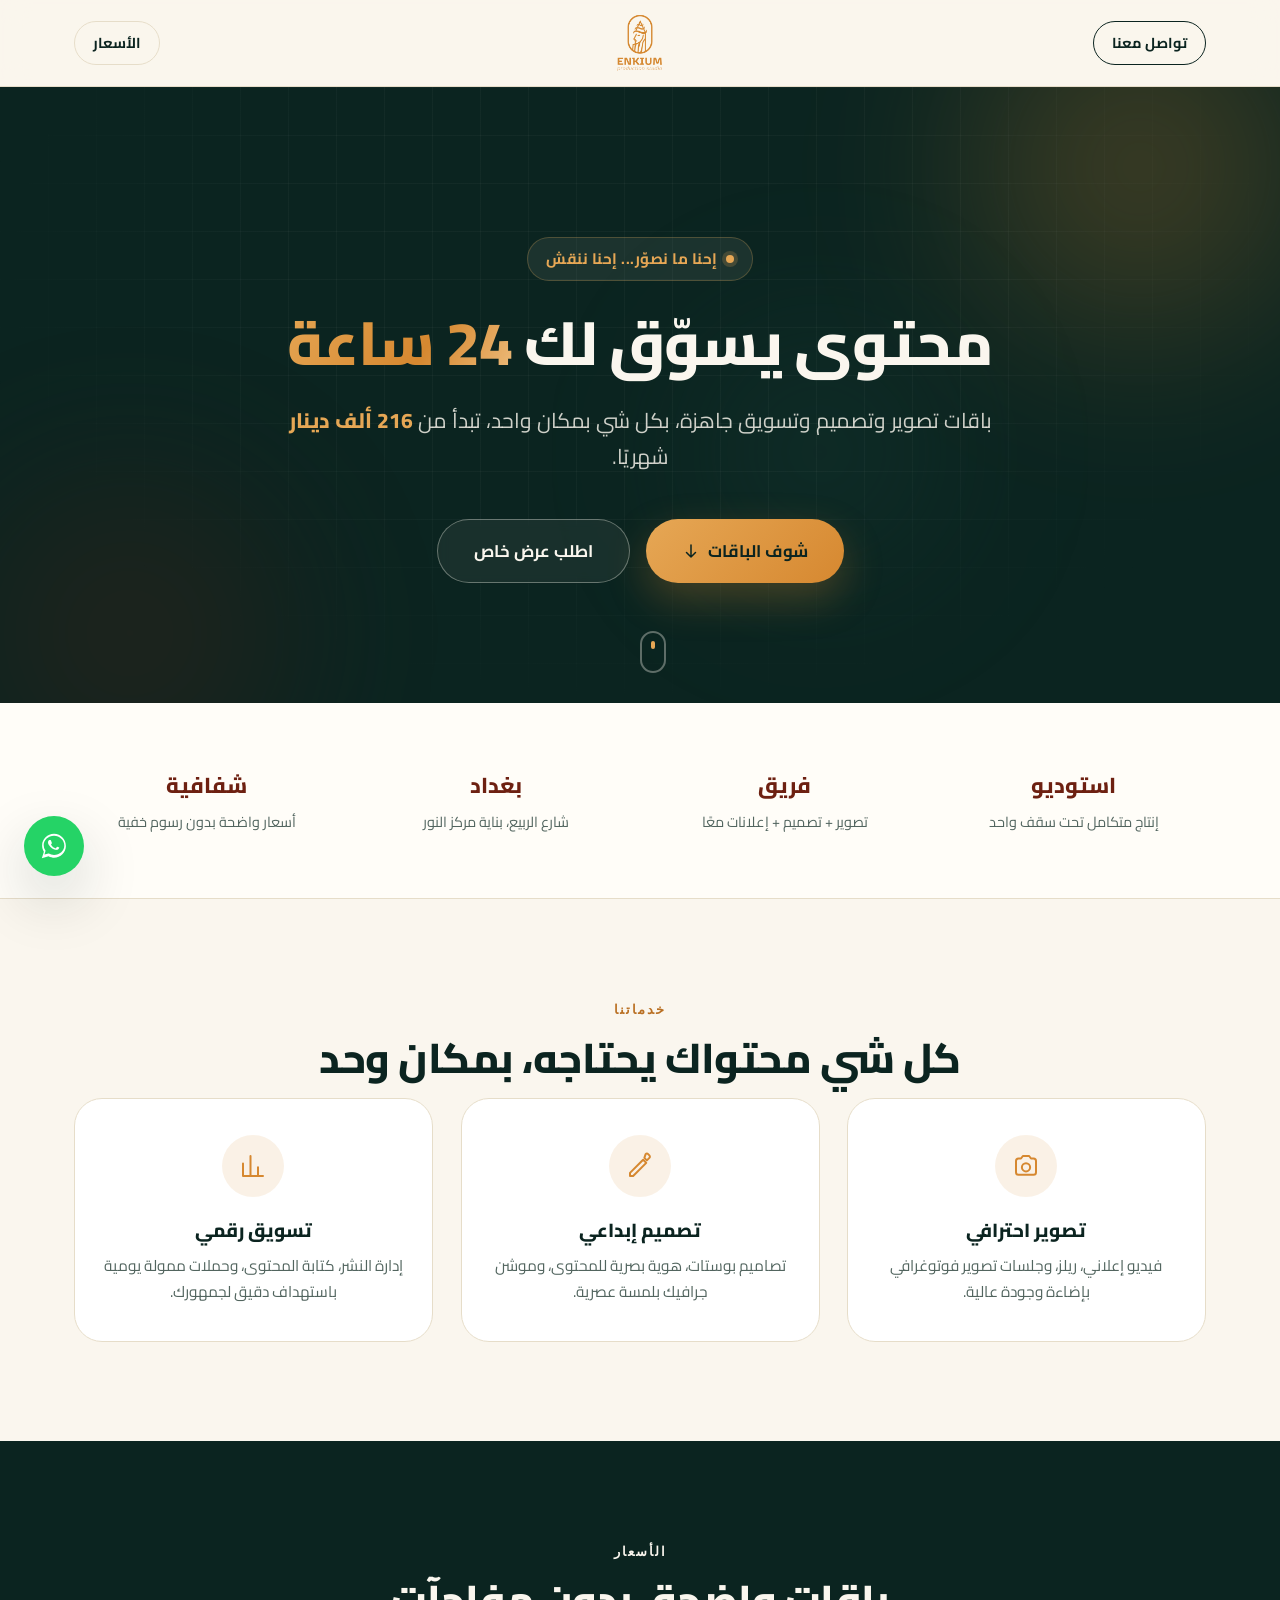
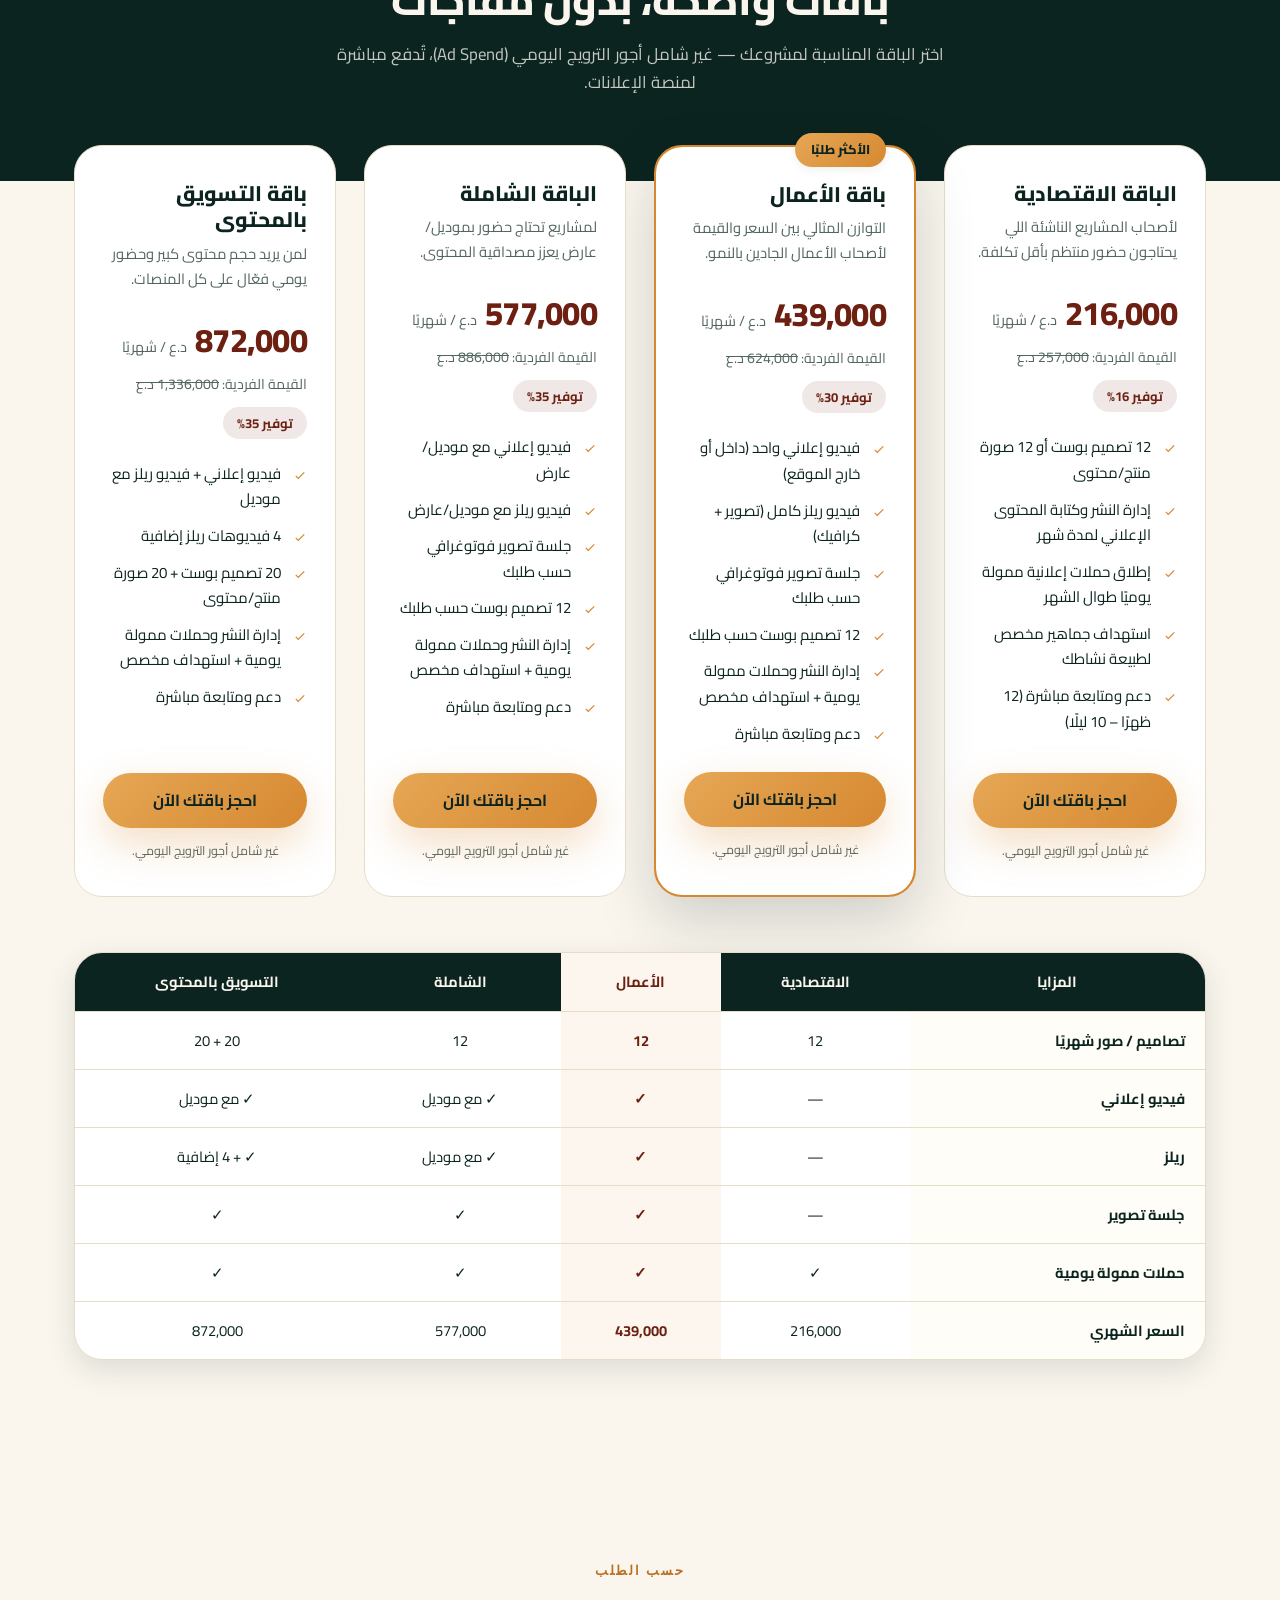
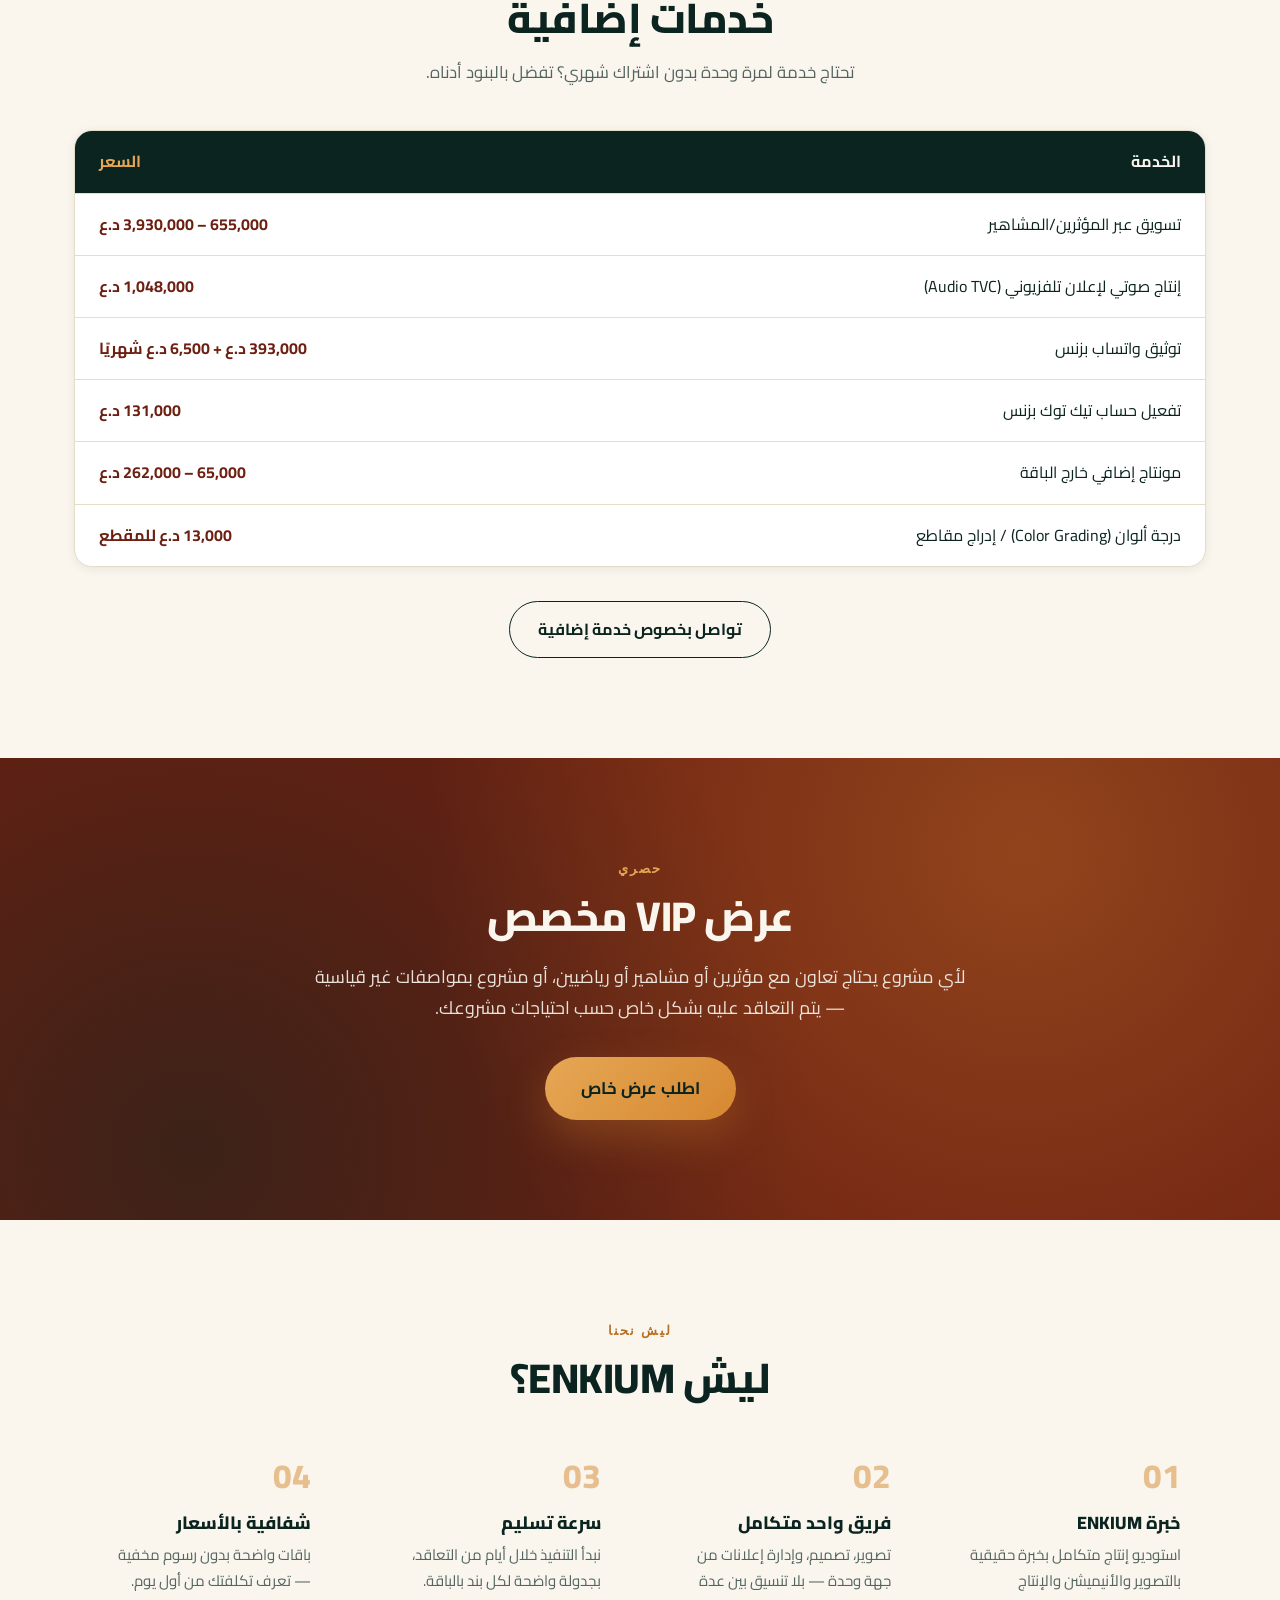
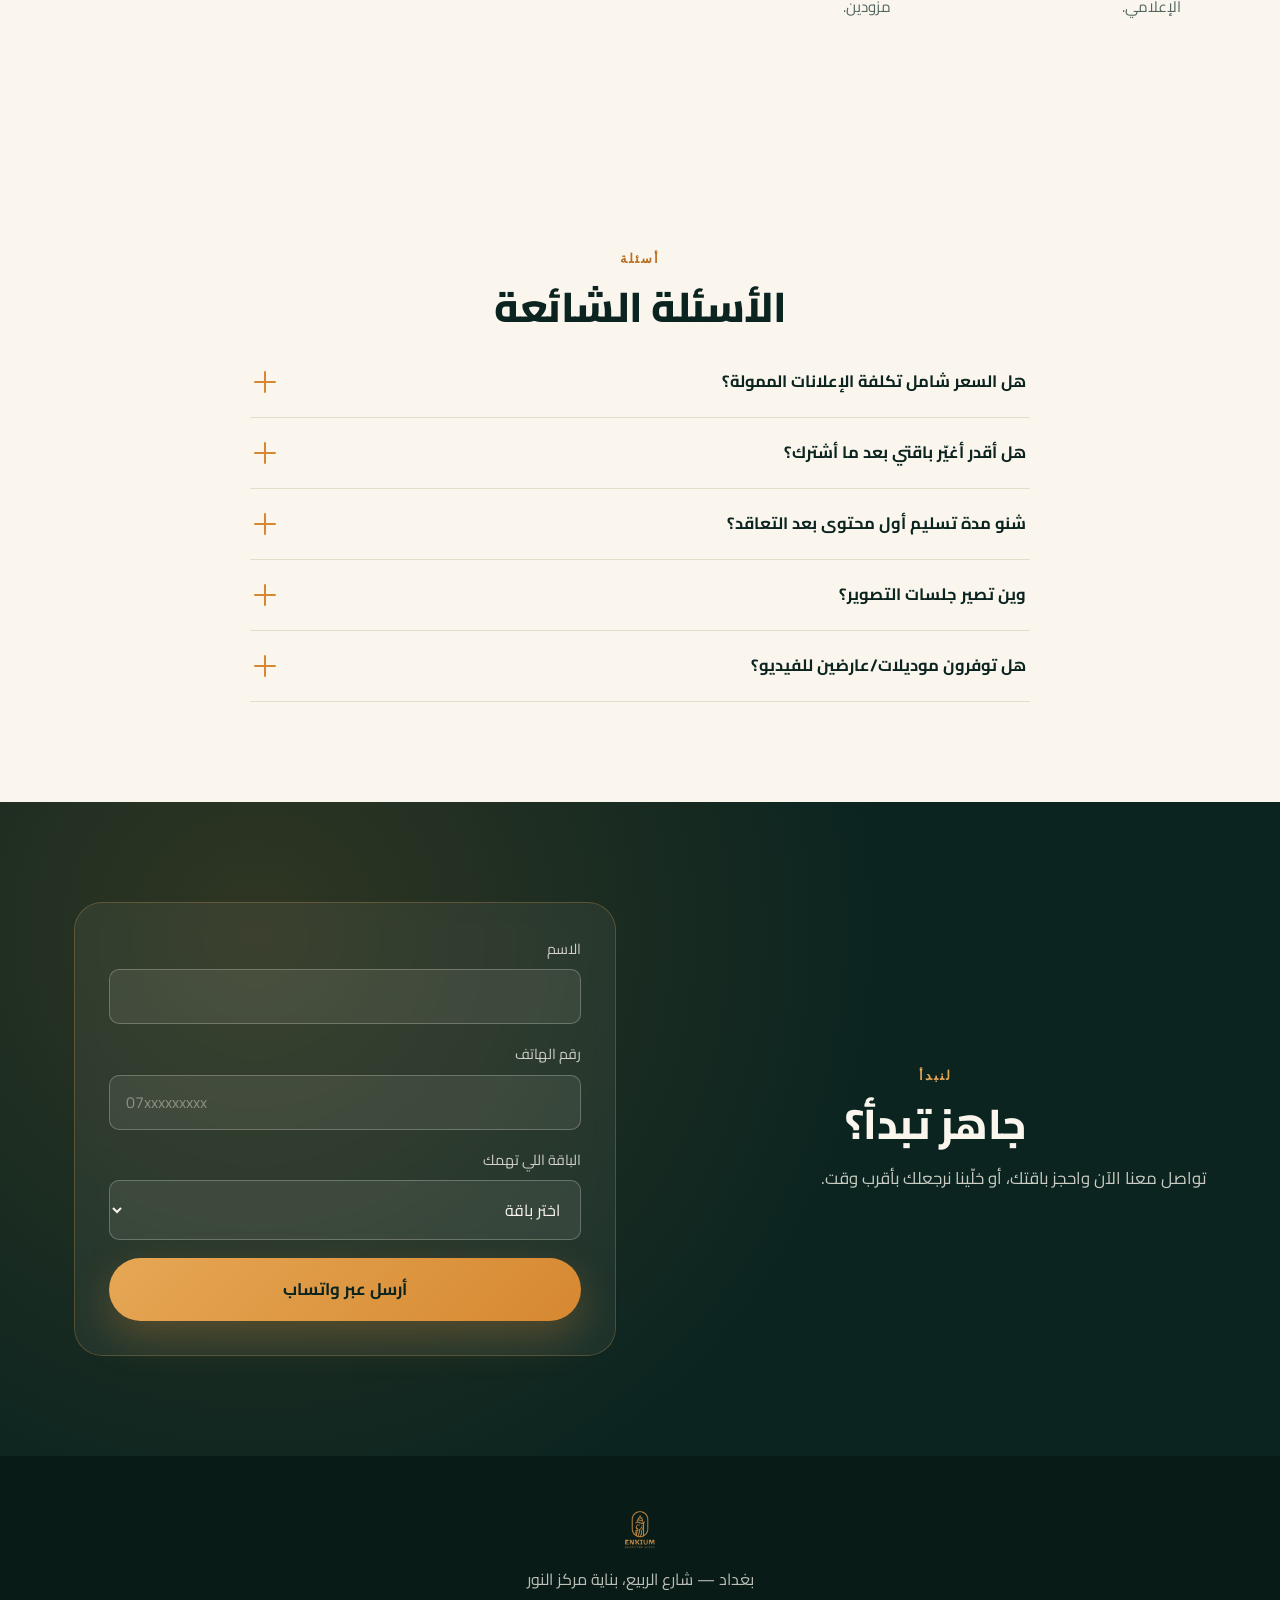
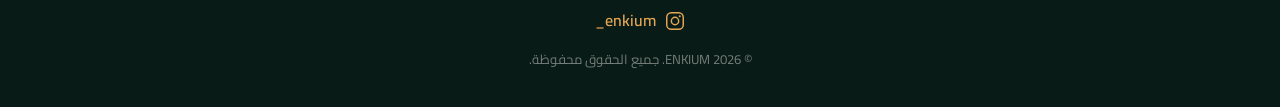
==== commit 35ad026c: "Adopt premium v2 as the main site and drop the annual package - index2 (with css/style2.css, js/main" ====
--- a/index.html
+++ b/index.html
@@ -4,7 +4,7 @@
 <meta charset="UTF-8">
 <meta name="viewport" content="width=device-width, initial-scale=1.0">
 <title>أسعار وباقات تصوير وتصميم وتسويق في بغداد | ENKIUM</title>
-<meta name="description" content="باقات تسويق شهرية وسنوية جاهزة: تصوير فيديو، تصوير ريلز بغداد، تصميم محتوى إعلاني، وإدارة حملات ممولة. أسعار واضحة تبدأ من 216 ألف دينار شهريًا من ENKIUM.">
+<meta name="description" content="باقات تسويق شهرية جاهزة: تصوير فيديو، تصوير ريلز بغداد، تصميم محتوى إعلاني، وإدارة حملات ممولة. أسعار واضحة تبدأ من 216 ألف دينار شهريًا من ENKIUM.">
 <meta name="keywords" content="أسعار تصوير فيديو بغداد, باقات تسويق شهرية العراق, شركة تصميم محتوى بغداد, تصوير ريلز بغداد">
 <meta name="robots" content="index, follow">
 <link rel="canonical" href="https://aygenie.enkium.iq/">
@@ -12,14 +12,14 @@
 <meta property="og:type" content="website">
 <meta property="og:locale" content="ar_IQ">
 <meta property="og:title" content="أسعار وباقات تصوير وتصميم وتسويق في بغداد | ENKIUM">
-<meta property="og:description" content="باقات تسويق شهرية وسنوية جاهزة: تصوير، تصميم، وإدارة حملات ممولة. أسعار واضحة تبدأ من 216 ألف دينار شهريًا.">
+<meta property="og:description" content="باقات تسويق شهرية جاهزة: تصوير، تصميم، وإدارة حملات ممولة. أسعار واضحة تبدأ من 216 ألف دينار شهريًا.">
 <meta property="og:image" content="logo-brand.png">
 
 <link rel="icon" href="logo-brand.png" type="image/png">
 
 <link rel="preconnect" href="https://fonts.googleapis.com">
 <link rel="preconnect" href="https://fonts.gstatic.com" crossorigin>
-<link href="https://fonts.googleapis.com/css2?family=Cairo:wght@400;500;600;700;800&display=swap" rel="stylesheet">
+<link href="https://fonts.googleapis.com/css2?family=Cairo:wght@400;500;600;700;800;900&family=Tajawal:wght@400;500;700&display=swap" rel="stylesheet">
 
 <link rel="stylesheet" href="css/style.css">
 
@@ -43,8 +43,7 @@
     { "@type": "Offer", "name": "الباقة الاقتصادية", "price": "216000", "priceCurrency": "IQD" },
     { "@type": "Offer", "name": "باقة الأعمال", "price": "439000", "priceCurrency": "IQD" },
     { "@type": "Offer", "name": "الباقة الشاملة", "price": "577000", "priceCurrency": "IQD" },
-    { "@type": "Offer", "name": "باقة التسويق بالمحتوى", "price": "872000", "priceCurrency": "IQD" },
-    { "@type": "Offer", "name": "باقة التسويق السنوية", "price": "5850000", "priceCurrency": "IQD" }
+    { "@type": "Offer", "name": "باقة التسويق بالمحتوى", "price": "872000", "priceCurrency": "IQD" }
   ]
 }
 </script>
@@ -56,7 +55,7 @@
     {
       "@type": "Question",
       "name": "هل السعر شامل تكلفة الإعلانات الممولة؟",
-      "acceptedAnswer": { "@type": "Answer", "text": "لا. سعر الباقة يشمل الإدارة والتنفيذ فقط، أما مبلغ الترويج اليومي (Ad Spend) فيُدفع مباشرة لمنصة الإعلانات (فيسبوك/إنستغرام/تيك توك) بشكل منفصل." }
+      "acceptedAnswer": { "@type": "Answer", "text": "لا. سعر الباقة يشمل الإدارة والتنفيذ فقط، أما مبلغ الترويج اليومي (Ad Spend) فيُدفع مباشرة لمنصة الإعلانات بشكل منفصل." }
     },
     {
       "@type": "Question",
@@ -74,6 +73,8 @@
 </head>
 <body>
 
+<div class="scroll-progress" id="scrollProgress" aria-hidden="true"></div>
+
 <a href="#pricing" class="skip-link">تخطَّ إلى قسم الأسعار</a>
 
 <!-- Header -->
@@ -83,6 +84,7 @@
     <a href="#top" class="brand" aria-label="ENKIUM">
       <img src="logo-brand.png" alt="شعار ENKIUM" class="brand-logo">
     </a>
+    <a href="#pricing" class="header-cta header-cta--ghost btn btn-ghost-dark btn-sm">الأسعار</a>
   </div>
 </header>
 
@@ -90,13 +92,53 @@
 
   <!-- Hero -->
   <section class="hero" aria-labelledby="hero-title">
+    <div class="hero-mesh" aria-hidden="true">
+      <span class="mesh-blob mesh-blob--1"></span>
+      <span class="mesh-blob mesh-blob--2"></span>
+      <span class="mesh-blob mesh-blob--3"></span>
+      <span class="mesh-grid"></span>
+    </div>
     <div class="container hero-inner">
-      <p class="eyebrow reveal">إحنا ما نصوّر... إحنا ننقش</p>
-      <h1 id="hero-title" class="hero-title reveal">محتوى يسوّق لك 24 ساعة</h1>
-      <p class="hero-subtitle reveal">باقات تصوير وتصميم وتسويق جاهزة، بكل شي بمكان واحد، تبدأ من 216 ألف دينار شهريًا.</p>
+      <p class="eyebrow reveal"><span class="eyebrow-dot"></span>إحنا ما نصوّر... إحنا ننقش</p>
+      <h1 id="hero-title" class="hero-title reveal">
+        محتوى يسوّق لك <span class="text-gradient">24 ساعة</span>
+      </h1>
+      <p class="hero-subtitle reveal">باقات تصوير وتصميم وتسويق جاهزة، بكل شي بمكان واحد، تبدأ من
+        <strong>216 ألف دينار</strong> شهريًا.</p>
       <div class="hero-actions reveal">
-        <a href="#pricing" class="btn btn-accent btn-lg">شوف الباقات</a>
-        <a href="#vip" class="btn btn-ghost btn-lg">اطلب عرض خاص</a>
+        <a href="#pricing" class="btn btn-accent btn-lg magnetic">
+          <span>شوف الباقات</span>
+          <svg viewBox="0 0 24 24" width="18" height="18" fill="none" aria-hidden="true"><path d="M12 4v16M12 20l-6-6M12 20l6-6" stroke="currentColor" stroke-width="2" stroke-linecap="round" stroke-linejoin="round"/></svg>
+        </a>
+        <a href="#vip" class="btn btn-ghost btn-lg magnetic">اطلب عرض خاص</a>
+      </div>
+    </div>
+    <div class="hero-scroll-cue reveal" aria-hidden="true">
+      <span></span>
+    </div>
+  </section>
+
+  <!-- Trust bar -->
+  <section class="trust" aria-labelledby="trust-title">
+    <div class="container">
+      <h2 id="trust-title" class="visually-hidden">لماذا تثق بـ ENKIUM</h2>
+      <div class="trust-grid">
+        <div class="trust-item reveal">
+          <span class="trust-num" data-count="1">استوديو</span>
+          <p>إنتاج متكامل تحت سقف واحد</p>
+        </div>
+        <div class="trust-item reveal">
+          <span class="trust-num" data-count="1">فريق</span>
+          <p>تصوير + تصميم + إعلانات معًا</p>
+        </div>
+        <div class="trust-item reveal">
+          <span class="trust-num" data-count="1">بغداد</span>
+          <p>شارع الربيع، بناية مركز النور</p>
+        </div>
+        <div class="trust-item reveal">
+          <span class="trust-num" data-count="1">شفافية</span>
+          <p>أسعار واضحة بدون رسوم خفية</p>
+        </div>
       </div>
     </div>
   </section>
@@ -104,23 +146,24 @@
   <!-- Services -->
   <section class="services" aria-labelledby="services-title">
     <div class="container">
-      <h2 id="services-title" class="section-title reveal">خدماتنا باختصار</h2>
+      <p class="kicker reveal">خدماتنا</p>
+      <h2 id="services-title" class="section-title reveal">كل شي محتواك يحتاجه، بمكان وحد</h2>
       <div class="services-grid">
-        <article class="service-card reveal">
+        <article class="service-card reveal tilt">
           <div class="service-icon" aria-hidden="true">
             <svg viewBox="0 0 24 24" fill="none"><path d="M4 8a2 2 0 012-2h2l1.5-2h5L16 6h2a2 2 0 012 2v9a2 2 0 01-2 2H6a2 2 0 01-2-2V8z" stroke="currentColor" stroke-width="1.6" stroke-linejoin="round"/><circle cx="12" cy="13" r="3.3" stroke="currentColor" stroke-width="1.6"/></svg>
           </div>
           <h3>تصوير احترافي</h3>
           <p>فيديو إعلاني، ريلز، وجلسات تصوير فوتوغرافي بإضاءة وجودة عالية.</p>
         </article>
-        <article class="service-card reveal">
+        <article class="service-card reveal tilt">
           <div class="service-icon" aria-hidden="true">
             <svg viewBox="0 0 24 24" fill="none"><path d="M4 17.5V20h2.5L17 9.5l-2.5-2.5L4 17.5z" stroke="currentColor" stroke-width="1.6" stroke-linejoin="round"/><path d="M15.5 5.5l2 2L19.5 5.5a1.4 1.4 0 000-2l-1-1a1.4 1.4 0 00-2 0L15.5 5.5z" stroke="currentColor" stroke-width="1.6" stroke-linejoin="round"/></svg>
           </div>
           <h3>تصميم إبداعي</h3>
           <p>تصاميم بوستات، هوية بصرية للمحتوى، وموشن جرافيك بلمسة عصرية.</p>
         </article>
-        <article class="service-card reveal">
+        <article class="service-card reveal tilt">
           <div class="service-icon" aria-hidden="true">
             <svg viewBox="0 0 24 24" fill="none"><path d="M4 20V10M10 20V4M16 20v-7M20 20H4" stroke="currentColor" stroke-width="1.6" stroke-linecap="round" stroke-linejoin="round"/></svg>
           </div>
@@ -134,13 +177,14 @@
   <!-- Pricing -->
   <section class="pricing" id="pricing" aria-labelledby="pricing-title">
     <div class="container">
-      <h2 id="pricing-title" class="section-title reveal">باقات الأسعار الشهرية</h2>
+      <p class="kicker kicker--light reveal">الأسعار</p>
+      <h2 id="pricing-title" class="section-title reveal">باقات واضحة، بدون مفاجآت</h2>
       <p class="section-subtitle reveal">اختر الباقة المناسبة لمشروعك — غير شامل أجور الترويج اليومي (Ad Spend)، تُدفع مباشرة لمنصة الإعلانات.</p>
 
       <div class="pricing-grid">
 
         <!-- Package 1 -->
-        <article class="price-card reveal">
+        <article class="price-card reveal tilt">
           <h3 class="price-card-name">الباقة الاقتصادية</h3>
           <p class="price-card-tag">لأصحاب المشاريع الناشئة اللي يحتاجون حضور منتظم بأقل تكلفة.</p>
           <div class="price-card-price">
@@ -161,7 +205,7 @@
         </article>
 
         <!-- Package 2 - Most Popular -->
-        <article class="price-card price-card--popular reveal">
+        <article class="price-card price-card--popular reveal tilt">
           <span class="badge-popular">الأكثر طلبًا</span>
           <h3 class="price-card-name">باقة الأعمال</h3>
           <p class="price-card-tag">التوازن المثالي بين السعر والقيمة لأصحاب الأعمال الجادين بالنمو.</p>
@@ -184,7 +228,7 @@
         </article>
 
         <!-- Package 3 -->
-        <article class="price-card reveal">
+        <article class="price-card reveal tilt">
           <h3 class="price-card-name">الباقة الشاملة</h3>
           <p class="price-card-tag">لمشاريع تحتاج حضور بموديل/عارض يعزز مصداقية المحتوى.</p>
           <div class="price-card-price">
@@ -206,7 +250,7 @@
         </article>
 
         <!-- Package 4 -->
-        <article class="price-card reveal">
+        <article class="price-card reveal tilt">
           <h3 class="price-card-name">باقة التسويق بالمحتوى</h3>
           <p class="price-card-tag">لمن يريد حجم محتوى كبير وحضور يومي فعّال على كل المنصات.</p>
           <div class="price-card-price">
@@ -227,36 +271,28 @@
         </article>
 
       </div>
-    </div>
-  </section>
-
-  <!-- Annual Package -->
-  <section class="annual" id="annual" aria-labelledby="annual-title">
-    <div class="container">
-      <div class="annual-card reveal">
-        <div class="annual-info">
-          <span class="badge-save badge-save--light" data-save="40">توفير 40%</span>
-          <h2 id="annual-title" class="annual-title">باقة التسويق السنوية</h2>
-          <p class="price-card-tag">التزام سنوي كامل لمن يريد نمو مستمر بدون قطع بالمحتوى طوال العام.</p>
-          <ul class="price-card-features price-card-features--annual">
-            <li>12 فيديو إعلاني مع موديل (شهريًا طوال السنة)</li>
-            <li>12 فيديو ريلز مع موديل (شهريًا طوال السنة)</li>
-            <li>120 تصميم بوست + 120 صورة منتج/محتوى</li>
-            <li>إدارة النشر وكتابة المحتوى لعام كامل</li>
-            <li>حملات ممولة يومية طوال العام + استهداف مخصص</li>
-            <li>دعم ومتابعة مباشرة طوال السنة</li>
-          </ul>
-        </div>
-        <div class="annual-price-box">
-          <p class="price-card-price price-card-price--annual">
-            <span class="amount">5,850,000</span>
-            <span class="currency">د.ع / سنويًا</span>
-          </p>
-          <p class="annual-installments">تُسدد على 4 دفعات ربع سنوية — كل دفعة 1,462,500 د.ع</p>
-          <p class="price-card-value">القيمة الفردية: <s>9,746,000 د.ع</s></p>
-          <a href="#" class="btn btn-accent btn-lg whatsapp-cta" data-package="باقة التسويق السنوية (5,850,000 د.ع سنويًا)">احجز الباقة السنوية</a>
-          <p class="price-card-note">غير شامل أجور الترويج اليومي.</p>
-        </div>
+
+      <!-- Comparison table (desktop) -->
+      <div class="compare-wrap reveal">
+        <table class="compare-table" aria-label="جدول مقارنة الباقات">
+          <thead>
+            <tr>
+              <th scope="col">المزايا</th>
+              <th scope="col">الاقتصادية</th>
+              <th scope="col" class="is-popular">الأعمال</th>
+              <th scope="col">الشاملة</th>
+              <th scope="col">التسويق بالمحتوى</th>
+            </tr>
+          </thead>
+          <tbody>
+            <tr><th scope="row">تصاميم / صور شهريًا</th><td>12</td><td class="is-popular">12</td><td>12</td><td>20 + 20</td></tr>
+            <tr><th scope="row">فيديو إعلاني</th><td>—</td><td class="is-popular">✓</td><td>✓ مع موديل</td><td>✓ مع موديل</td></tr>
+            <tr><th scope="row">ريلز</th><td>—</td><td class="is-popular">✓</td><td>✓ مع موديل</td><td>✓ + 4 إضافية</td></tr>
+            <tr><th scope="row">جلسة تصوير</th><td>—</td><td class="is-popular">✓</td><td>✓</td><td>✓</td></tr>
+            <tr><th scope="row">حملات ممولة يومية</th><td>✓</td><td class="is-popular">✓</td><td>✓</td><td>✓</td></tr>
+            <tr><th scope="row">السعر الشهري</th><td>216,000</td><td class="is-popular">439,000</td><td>577,000</td><td>872,000</td></tr>
+          </tbody>
+        </table>
       </div>
     </div>
   </section>
@@ -264,6 +300,7 @@
   <!-- À La Carte -->
   <section class="alacarte" aria-labelledby="alacarte-title">
     <div class="container">
+      <p class="kicker reveal">حسب الطلب</p>
       <h2 id="alacarte-title" class="section-title reveal">خدمات إضافية</h2>
       <p class="section-subtitle reveal">تحتاج خدمة لمرة وحدة بدون اشتراك شهري؟ تفضل بالبنود أدناه.</p>
 
@@ -306,34 +343,37 @@
 
   <!-- VIP -->
   <section class="vip" id="vip" aria-labelledby="vip-title">
+    <div class="vip-mesh" aria-hidden="true"></div>
     <div class="container vip-inner reveal">
+      <p class="kicker kicker--light">حصري</p>
       <h2 id="vip-title" class="section-title section-title--light">عرض VIP مخصص</h2>
       <p class="vip-text">لأي مشروع يحتاج تعاون مع مؤثرين أو مشاهير أو رياضيين، أو مشروع بمواصفات غير قياسية — يتم التعاقد عليه بشكل خاص حسب احتياجات مشروعك.</p>
-      <a href="#" class="btn btn-accent btn-lg whatsapp-cta" data-package="عرض VIP مخصص (مؤثرين / مشاهير / مشروع خاص)">اطلب عرض خاص</a>
+      <a href="#" class="btn btn-accent btn-lg whatsapp-cta magnetic" data-package="عرض VIP مخصص (مؤثرين / مشاهير / مشروع خاص)">اطلب عرض خاص</a>
     </div>
   </section>
 
   <!-- Why ENKIUM -->
   <section class="why" aria-labelledby="why-title">
     <div class="container">
+      <p class="kicker reveal">ليش نحنا</p>
       <h2 id="why-title" class="section-title reveal">ليش ENKIUM؟</h2>
       <div class="why-grid">
-        <article class="why-card reveal">
+        <article class="why-card reveal tilt">
           <span class="why-num">01</span>
           <h3>خبرة ENKIUM</h3>
           <p>استوديو إنتاج متكامل بخبرة حقيقية بالتصوير والأنيميشن والإنتاج الإعلامي.</p>
         </article>
-        <article class="why-card reveal">
+        <article class="why-card reveal tilt">
           <span class="why-num">02</span>
           <h3>فريق واحد متكامل</h3>
           <p>تصوير، تصميم، وإدارة إعلانات من جهة وحدة — بلا تنسيق بين عدة مزودين.</p>
         </article>
-        <article class="why-card reveal">
+        <article class="why-card reveal tilt">
           <span class="why-num">03</span>
           <h3>سرعة تسليم</h3>
           <p>نبدأ التنفيذ خلال أيام من التعاقد، بجدولة واضحة لكل بند بالباقة.</p>
         </article>
-        <article class="why-card reveal">
+        <article class="why-card reveal tilt">
           <span class="why-num">04</span>
           <h3>شفافية بالأسعار</h3>
           <p>باقات واضحة بدون رسوم مخفية — تعرف تكلفتك من أول يوم.</p>
@@ -345,6 +385,7 @@
   <!-- FAQ -->
   <section class="faq" aria-labelledby="faq-title">
     <div class="container">
+      <p class="kicker reveal">أسئلة</p>
       <h2 id="faq-title" class="section-title reveal">الأسئلة الشائعة</h2>
       <div class="accordion reveal">
         <div class="accordion-item">
@@ -408,8 +449,10 @@
 
   <!-- Final CTA -->
   <section class="contact" id="contact" aria-labelledby="contact-title">
+    <div class="contact-mesh" aria-hidden="true"></div>
     <div class="container contact-inner">
       <div class="contact-text reveal">
+        <p class="kicker kicker--light">لنبدأ</p>
         <h2 id="contact-title" class="section-title section-title--light">جاهز تبدأ؟</h2>
         <p class="contact-sub">تواصل معنا الآن واحجز باقتك، أو خلّينا نرجعلك بأقرب وقت.</p>
       </div>
@@ -431,12 +474,11 @@
             <option>باقة الأعمال</option>
             <option>الباقة الشاملة</option>
             <option>باقة التسويق بالمحتوى</option>
-            <option>باقة التسويق السنوية</option>
             <option>خدمة إضافية</option>
             <option>عرض VIP مخصص</option>
           </select>
         </div>
-        <button type="submit" class="btn btn-accent btn-lg btn-block">أرسل عبر واتساب</button>
+        <button type="submit" class="btn btn-accent btn-lg btn-block magnetic">أرسل عبر واتساب</button>
       </form>
     </div>
   </section>
--- a/css/style.css
+++ b/css/style.css
@@ -1,31 +1,42 @@
-/* ===== Design Tokens ===== */
+/* =========================================================
+   ENKIUM — Premium Landing Page
+   Glass surfaces, gradient mesh, magnetic CTAs, tilt cards,
+   and a desktop comparison table for the pricing plans.
+   ========================================================= */
+
 :root {
   --color-primary: #0b2420;
   --color-primary-light: #12352f;
   --color-secondary: #6d2011;
+  --color-secondary-light: #8c2c17;
   --color-accent: #d68830;
   --color-accent-light: #e6a755;
+  --color-accent-dark: #b96f22;
   --color-bg: #faf6ee;
   --color-surface: #ffffff;
+  --color-surface-2: #fffdf8;
   --color-text: #0b2420;
-  --color-text-muted: #4c5f5b;
+  --color-text-muted: #52655f;
   --color-text-inverse: #faf6ee;
   --color-border: #e6ddc9;
 
   --font-heading: 'Cairo', sans-serif;
   --font-body: 'Cairo', sans-serif;
-
-  --radius-sm: 8px;
-  --radius-md: 16px;
-  --radius-lg: 24px;
+  --font-alt: 'Tajawal', sans-serif;
+
+  --radius-sm: 10px;
+  --radius-md: 18px;
+  --radius-lg: 28px;
   --radius-pill: 999px;
 
-  --shadow-sm: 0 2px 8px rgba(11, 36, 32, 0.08);
-  --shadow-md: 0 8px 24px rgba(11, 36, 32, 0.12);
-  --shadow-lg: 0 20px 48px rgba(11, 36, 32, 0.18);
-
-  --container-w: 1160px;
-  --transition: 220ms cubic-bezier(.4,0,.2,1);
+  --shadow-sm: 0 2px 10px rgba(11, 36, 32, 0.08);
+  --shadow-md: 0 10px 30px rgba(11, 36, 32, 0.12);
+  --shadow-lg: 0 24px 60px rgba(11, 36, 32, 0.18);
+  --shadow-accent: 0 16px 40px rgba(214, 136, 48, 0.28);
+
+  --container-w: 1180px;
+  --ease: cubic-bezier(.16,1,.3,1);
+  --transition: 250ms var(--ease);
 }
 
 /* ===== Reset ===== */
@@ -37,17 +48,25 @@
   color: var(--color-text);
   line-height: 1.7;
   -webkit-font-smoothing: antialiased;
+  overflow-x: clip;
 }
 img { max-width: 100%; display: block; }
 a { color: inherit; text-decoration: none; }
 ul { list-style: none; }
 button { font: inherit; cursor: pointer; border: none; background: none; color: inherit; }
 input, select { font: inherit; }
+table { border-collapse: collapse; width: 100%; }
+
+.visually-hidden {
+  position: absolute; width: 1px; height: 1px; padding: 0; margin: -1px;
+  overflow: hidden; clip: rect(0,0,0,0); white-space: nowrap; border: 0;
+}
 
 .container {
   max-width: var(--container-w);
   margin: 0 auto;
   padding: 0 24px;
+  position: relative;
 }
 
 .skip-link {
@@ -68,7 +87,32 @@
   outline-offset: 2px;
 }
 
-h1, h2, h3 { font-family: var(--font-heading); font-weight: 800; line-height: 1.3; }
+h1, h2, h3 { font-family: var(--font-heading); font-weight: 800; line-height: 1.25; }
+
+/* ===== Scroll progress ===== */
+.scroll-progress {
+  position: fixed;
+  top: 0; right: 0;
+  height: 3px;
+  width: 0%;
+  background: linear-gradient(90deg, var(--color-accent), var(--color-accent-light));
+  z-index: 300;
+  transition: width 80ms linear;
+}
+
+/* ===== Kicker ===== */
+.kicker {
+  display: block;
+  text-align: center;
+  font-family: var(--font-alt);
+  font-weight: 700;
+  font-size: 0.82rem;
+  letter-spacing: 2px;
+  text-transform: uppercase;
+  color: var(--color-accent-dark);
+  margin-bottom: 10px;
+}
+.kicker--light { color: var(--color-accent-light); }
 
 /* ===== Buttons ===== */
 .btn {
@@ -80,38 +124,51 @@
   border-radius: var(--radius-pill);
   font-weight: 700;
   font-size: 1rem;
-  transition: transform var(--transition), box-shadow var(--transition), background var(--transition), color var(--transition);
+  cursor: pointer;
+  transition: transform var(--transition), box-shadow var(--transition), background var(--transition), color var(--transition), border-color var(--transition);
   white-space: nowrap;
+  position: relative;
 }
 .btn-accent {
-  background: var(--color-accent);
+  background: linear-gradient(135deg, var(--color-accent-light), var(--color-accent));
   color: var(--color-primary);
-  box-shadow: var(--shadow-sm);
-}
-.btn-accent:hover { background: var(--color-accent-light); transform: translateY(-2px); box-shadow: var(--shadow-md); }
+  box-shadow: var(--shadow-accent);
+}
+.btn-accent:hover { filter: brightness(1.05); transform: translateY(-3px); box-shadow: 0 20px 44px rgba(214, 136, 48, 0.36); }
+.btn-accent:active { transform: translateY(-1px); }
 .btn-outline {
   background: transparent;
   color: var(--color-primary);
-  border: 2px solid var(--color-primary);
+  border: 1.5px solid var(--color-primary);
 }
 .btn-outline:hover { background: var(--color-primary); color: var(--color-text-inverse); }
 .btn-ghost {
+  background: rgba(250, 246, 238, 0.06);
+  color: var(--color-text-inverse);
+  border: 1.5px solid rgba(250, 246, 238, 0.35);
+  backdrop-filter: blur(6px);
+}
+.btn-ghost:hover { border-color: var(--color-text-inverse); background: rgba(250, 246, 238, 0.12); }
+.btn-ghost-dark {
   background: transparent;
-  color: var(--color-text-inverse);
-  border: 2px solid rgba(250, 246, 238, 0.4);
-}
-.btn-ghost:hover { border-color: var(--color-text-inverse); }
+  color: var(--color-primary);
+  border: 1.5px solid var(--color-border);
+}
+.btn-ghost-dark:hover { border-color: var(--color-primary); }
 .btn-sm { padding: 9px 18px; font-size: 0.9rem; }
-.btn-lg { padding: 16px 34px; font-size: 1.05rem; }
+.btn-lg { padding: 17px 36px; font-size: 1.05rem; }
 .btn-block { width: 100%; }
+
+/* Magnetic hover handled via JS transform; keep transition smooth */
+.magnetic { transition: transform 220ms var(--ease), box-shadow var(--transition), background var(--transition); }
 
 /* ===== Header ===== */
 .site-header {
   position: sticky;
   top: 0;
   z-index: 100;
-  background: rgba(250, 246, 238, 0.9);
-  backdrop-filter: blur(8px);
+  background: rgba(250, 246, 238, 0.72);
+  backdrop-filter: blur(14px) saturate(1.4);
   border-bottom: 1px solid var(--color-border);
 }
 .header-inner {
@@ -121,87 +178,203 @@
   padding-block: 10px;
 }
 .header-cta { grid-column: 1; justify-self: start; }
+.header-cta--ghost { grid-column: 3; justify-self: end; }
 .brand { grid-column: 2; justify-self: center; }
-.brand-logo { height: 68px; width: auto; }
+.brand-logo { height: 66px; width: auto; }
+
+@media (max-width: 640px) {
+  .header-cta--ghost { display: none; }
+}
 
 /* ===== Section basics ===== */
-section { padding: 80px 0; }
+section { padding: 100px 0; position: relative; }
 .section-title {
-  font-size: clamp(1.6rem, 3.5vw, 2.4rem);
-  text-align: center;
-  margin-bottom: 12px;
+  font-size: clamp(1.7rem, 3.6vw, 2.6rem);
+  text-align: center;
+  margin-bottom: 14px;
+  letter-spacing: -0.5px;
 }
 .section-title--light { color: var(--color-text-inverse); }
 .section-subtitle {
   text-align: center;
   color: var(--color-text-muted);
   max-width: 620px;
-  margin: 0 auto 48px;
+  margin: 0 auto 44px;
   font-size: 1.05rem;
 }
 
 /* ===== Hero ===== */
 .hero {
-  background: radial-gradient(circle at 30% 20%, var(--color-primary-light) 0%, var(--color-primary) 60%);
+  background: var(--color-primary);
   color: var(--color-text-inverse);
-  padding: 120px 0 100px;
-  text-align: center;
-}
-.hero-inner { max-width: 760px; margin: 0 auto; }
+  padding: 150px 0 120px;
+  text-align: center;
+  overflow: hidden;
+  isolation: isolate;
+}
+.hero-mesh { position: absolute; inset: 0; z-index: -1; }
+.mesh-blob {
+  position: absolute;
+  border-radius: 50%;
+  filter: blur(70px);
+  opacity: 0.55;
+  animation: float 16s ease-in-out infinite;
+}
+.mesh-blob--1 {
+  width: 520px; height: 520px;
+  top: -180px; right: -120px;
+  background: radial-gradient(circle, rgba(214,136,48,0.55), transparent 70%);
+}
+.mesh-blob--2 {
+  width: 460px; height: 460px;
+  bottom: -160px; left: -100px;
+  background: radial-gradient(circle, rgba(109,32,17,0.5), transparent 70%);
+  animation-delay: -6s;
+}
+.mesh-blob--3 {
+  width: 360px; height: 360px;
+  top: 30%; left: 50%;
+  background: radial-gradient(circle, rgba(26,66,58,0.7), transparent 70%);
+  animation-delay: -10s;
+}
+.mesh-grid {
+  position: absolute; inset: 0;
+  background-image:
+    linear-gradient(rgba(250,246,238,0.035) 1px, transparent 1px),
+    linear-gradient(90deg, rgba(250,246,238,0.035) 1px, transparent 1px);
+  background-size: 48px 48px;
+  mask-image: radial-gradient(ellipse at 50% 30%, black 40%, transparent 75%);
+}
+@keyframes float {
+  0%, 100% { transform: translate(0, 0) scale(1); }
+  50% { transform: translate(30px, -24px) scale(1.06); }
+}
+.hero-inner { max-width: 780px; margin: 0 auto; }
 .eyebrow {
+  display: inline-flex;
+  align-items: center;
+  gap: 8px;
   color: var(--color-accent-light);
   font-weight: 700;
   letter-spacing: 0.5px;
-  margin-bottom: 20px;
+  margin-bottom: 24px;
   font-size: 0.95rem;
+  background: rgba(250, 246, 238, 0.07);
+  border: 1px solid rgba(230, 167, 85, 0.25);
+  padding: 8px 18px;
+  border-radius: var(--radius-pill);
+}
+.eyebrow-dot {
+  width: 8px; height: 8px; border-radius: 50%;
+  background: var(--color-accent-light);
+  box-shadow: 0 0 0 4px rgba(230,167,85,0.2);
+  flex-shrink: 0;
 }
 .hero-title {
-  font-size: clamp(2rem, 5vw, 3.4rem);
-  margin-bottom: 20px;
+  font-size: clamp(2.1rem, 5.4vw, 3.8rem);
+  margin-bottom: 22px;
+  letter-spacing: -1px;
+}
+.text-gradient {
+  background: linear-gradient(120deg, var(--color-accent-light), var(--color-accent) 60%, #f0c284);
+  -webkit-background-clip: text;
+  background-clip: text;
+  color: transparent;
 }
 .hero-subtitle {
-  font-size: clamp(1.05rem, 2vw, 1.3rem);
-  color: rgba(250, 246, 238, 0.85);
-  margin-bottom: 40px;
-}
+  font-size: clamp(1.05rem, 2vw, 1.32rem);
+  color: rgba(250, 246, 238, 0.82);
+  margin-bottom: 44px;
+}
+.hero-subtitle strong { color: var(--color-accent-light); font-weight: 800; }
 .hero-actions {
   display: flex;
   gap: 16px;
   justify-content: center;
   flex-wrap: wrap;
 }
+.hero-scroll-cue {
+  position: absolute;
+  bottom: 30px; left: 50%;
+  transform: translateX(-50%);
+  width: 26px; height: 42px;
+  border: 2px solid rgba(250,246,238,0.35);
+  border-radius: var(--radius-pill);
+}
+.hero-scroll-cue span {
+  position: absolute;
+  top: 8px; left: 50%;
+  transform: translateX(-50%);
+  width: 4px; height: 8px;
+  border-radius: var(--radius-pill);
+  background: var(--color-accent-light);
+  animation: scrollcue 1.8s ease-in-out infinite;
+}
+@keyframes scrollcue {
+  0% { opacity: 1; top: 8px; }
+  70% { opacity: 0; top: 20px; }
+  100% { opacity: 0; top: 8px; }
+}
+
+/* ===== Trust bar ===== */
+.trust { padding: 56px 0; background: var(--color-surface-2); border-bottom: 1px solid var(--color-border); }
+.trust-grid {
+  display: grid;
+  grid-template-columns: repeat(auto-fit, minmax(180px, 1fr));
+  gap: 24px;
+  text-align: center;
+}
+.trust-item { padding: 8px; }
+.trust-num {
+  display: block;
+  font-family: var(--font-heading);
+  font-weight: 800;
+  font-size: 1.35rem;
+  color: var(--color-secondary);
+  margin-bottom: 6px;
+}
+.trust-item p { color: var(--color-text-muted); font-size: 0.9rem; }
 
 /* ===== Services ===== */
 .services-grid {
   display: grid;
-  grid-template-columns: repeat(auto-fit, minmax(230px, 1fr));
+  grid-template-columns: repeat(auto-fit, minmax(240px, 1fr));
   gap: 28px;
 }
 .service-card {
   background: var(--color-surface);
   border: 1px solid var(--color-border);
-  border-radius: var(--radius-md);
-  padding: 32px 24px;
-  text-align: center;
-  transition: transform var(--transition), box-shadow var(--transition);
-}
-.service-card:hover { transform: translateY(-6px); box-shadow: var(--shadow-md); }
+  border-radius: var(--radius-lg);
+  padding: 36px 28px;
+  text-align: center;
+  transition: transform var(--transition), box-shadow var(--transition), border-color var(--transition);
+  will-change: transform;
+}
+.service-card:hover { box-shadow: var(--shadow-md); border-color: rgba(214,136,48,0.35); }
 .service-icon {
-  width: 60px;
-  height: 60px;
-  margin: 0 auto 20px;
+  width: 62px;
+  height: 62px;
+  margin: 0 auto 22px;
   color: var(--color-accent);
   background: rgba(214, 136, 48, 0.12);
   border-radius: 50%;
   display: flex;
   align-items: center;
   justify-content: center;
-}
+  transition: transform var(--transition), background var(--transition);
+}
+.service-card:hover .service-icon { transform: scale(1.08) rotate(-4deg); background: rgba(214, 136, 48, 0.2); }
 .service-icon svg { width: 30px; height: 30px; }
-.service-card h3 { font-size: 1.15rem; margin-bottom: 10px; }
+.service-card h3 { font-size: 1.18rem; margin-bottom: 10px; }
 .service-card p { color: var(--color-text-muted); font-size: 0.96rem; }
 
 /* ===== Pricing ===== */
+.pricing { background: linear-gradient(180deg, var(--color-primary) 0%, var(--color-primary) 340px, var(--color-bg) 340px); }
+.pricing .kicker,
+.pricing .section-title,
+.pricing .section-subtitle { color: var(--color-text-inverse); }
+.pricing .section-subtitle { color: rgba(250,246,238,0.78); margin-bottom: 48px; }
+
 .pricing-grid {
   display: grid;
   grid-template-columns: repeat(auto-fit, minmax(260px, 1fr));
@@ -212,24 +385,26 @@
   background: var(--color-surface);
   border: 1px solid var(--color-border);
   border-radius: var(--radius-lg);
-  padding: 32px 28px;
+  padding: 34px 28px;
   display: flex;
   flex-direction: column;
   position: relative;
   transition: transform var(--transition), box-shadow var(--transition);
-}
-.price-card:hover { transform: translateY(-6px); box-shadow: var(--shadow-md); }
+  will-change: transform;
+}
+.price-card:hover { box-shadow: var(--shadow-lg); }
 .price-card--popular {
   border: 2px solid var(--color-accent);
   box-shadow: var(--shadow-lg);
-  transform: scale(1.03);
-}
-.price-card--popular:hover { transform: scale(1.03) translateY(-6px); }
+  background:
+    linear-gradient(var(--color-surface), var(--color-surface)) padding-box,
+    linear-gradient(135deg, var(--color-accent-light), var(--color-accent)) border-box;
+}
 .badge-popular {
   position: absolute;
   top: -14px;
   right: 28px;
-  background: var(--color-accent);
+  background: linear-gradient(135deg, var(--color-accent-light), var(--color-accent));
   color: var(--color-primary);
   font-weight: 800;
   font-size: 0.8rem;
@@ -237,18 +412,19 @@
   border-radius: var(--radius-pill);
   box-shadow: var(--shadow-sm);
 }
-.price-card-name { font-size: 1.3rem; margin-bottom: 8px; }
+.price-card-name { font-size: 1.32rem; margin-bottom: 8px; }
 .price-card-tag {
   color: var(--color-text-muted);
   font-size: 0.92rem;
-  margin-bottom: 20px;
+  margin-bottom: 22px;
   min-height: 42px;
 }
 .price-card-price { margin-bottom: 4px; }
 .price-card-price .amount {
-  font-size: 2rem;
+  font-size: 2.05rem;
   font-weight: 800;
   color: var(--color-secondary);
+  letter-spacing: -0.5px;
 }
 .price-card-price .currency {
   font-size: 0.9rem;
@@ -268,19 +444,15 @@
   font-size: 0.82rem;
   padding: 5px 14px;
   border-radius: var(--radius-pill);
-  margin-bottom: 20px;
+  margin-bottom: 22px;
   width: fit-content;
-}
-.badge-save--light {
-  background: rgba(230, 167, 85, 0.18);
-  color: var(--color-accent-light);
 }
 .price-card-features {
   flex: 1;
-  margin-bottom: 24px;
+  margin-bottom: 26px;
   display: flex;
   flex-direction: column;
-  gap: 10px;
+  gap: 11px;
 }
 .price-card-features li {
   position: relative;
@@ -306,42 +478,43 @@
   margin-top: 12px;
 }
 
-/* ===== Annual ===== */
-.annual { background: var(--color-primary); }
-.annual-card {
-  background: linear-gradient(135deg, var(--color-primary-light), var(--color-primary));
-  border: 1px solid rgba(230, 167, 85, 0.3);
+/* ===== Comparison table ===== */
+.compare-wrap {
+  display: none;
+  margin-top: 56px;
+  background: var(--color-surface);
+  border: 1px solid var(--color-border);
   border-radius: var(--radius-lg);
-  padding: 48px;
-  display: grid;
-  grid-template-columns: 1.3fr 1fr;
-  gap: 40px;
+  overflow: hidden;
+  box-shadow: var(--shadow-md);
+}
+.compare-table th, .compare-table td {
+  padding: 16px 20px;
+  text-align: center;
+  font-size: 0.92rem;
+  border-bottom: 1px solid var(--color-border);
+}
+.compare-table thead th {
+  background: var(--color-primary);
   color: var(--color-text-inverse);
-}
-.annual-title { font-size: clamp(1.5rem, 3vw, 2.1rem); margin-bottom: 14px; }
-.annual .price-card-tag { color: rgba(250, 246, 238, 0.75); }
-.price-card-features--annual li { color: var(--color-text-inverse); }
-.price-card-features--annual li::before { background: var(--color-accent-light); }
-.annual-price-box {
-  background: rgba(250, 246, 238, 0.06);
-  border-radius: var(--radius-md);
-  padding: 28px;
-  text-align: center;
-  display: flex;
-  flex-direction: column;
-  align-items: center;
-  justify-content: center;
-}
-.price-card-price--annual .amount { color: var(--color-accent-light); font-size: 2.2rem; }
-.price-card-price--annual .currency { color: rgba(250, 246, 238, 0.7); }
-.annual-installments {
-  font-size: 0.88rem;
-  color: rgba(250, 246, 238, 0.75);
-  margin-bottom: 10px;
-}
-.annual .price-card-value { color: rgba(250, 246, 238, 0.7); }
-.annual-price-box .btn { margin-top: 16px; width: 100%; }
-.annual .price-card-note { color: rgba(250, 246, 238, 0.55); }
+  font-weight: 700;
+}
+.compare-table th[scope="row"] {
+  text-align: right;
+  font-weight: 700;
+  color: var(--color-text);
+  background: var(--color-surface-2);
+}
+.compare-table td.is-popular, .compare-table th.is-popular {
+  background: rgba(214, 136, 48, 0.08);
+  font-weight: 700;
+  color: var(--color-secondary);
+}
+.compare-table tbody tr:last-child th, .compare-table tbody tr:last-child td { border-bottom: none; }
+
+@media (min-width: 900px) {
+  .compare-wrap { display: block; }
+}
 
 /* ===== À La Carte ===== */
 .alacarte-table {
@@ -349,13 +522,15 @@
   border-radius: var(--radius-md);
   overflow: hidden;
   background: var(--color-surface);
+  box-shadow: var(--shadow-sm);
 }
 .alacarte-row {
   display: grid;
   grid-template-columns: 2fr 1fr;
-  padding: 16px 24px;
+  padding: 17px 24px;
   border-bottom: 1px solid var(--color-border);
   gap: 12px;
+  transition: background var(--transition);
 }
 .alacarte-row:last-child { border-bottom: none; }
 .alacarte-row--head {
@@ -363,20 +538,26 @@
   color: var(--color-text-inverse);
   font-weight: 700;
 }
-.alacarte-row:not(.alacarte-row--head):hover { background: rgba(214, 136, 48, 0.06); }
+.alacarte-row:not(.alacarte-row--head):hover { background: rgba(214, 136, 48, 0.07); }
 .alacarte-row span:last-child { font-weight: 700; color: var(--color-secondary); text-align: left; }
 .alacarte-row--head span:last-child { color: var(--color-accent-light); }
-.alacarte-cta { text-align: center; margin-top: 32px; }
+.alacarte-cta { text-align: center; margin-top: 34px; }
 
 /* ===== VIP ===== */
 .vip {
   background: var(--color-secondary);
   color: var(--color-text-inverse);
-}
-.vip-inner { text-align: center; max-width: 680px; }
+  overflow: hidden;
+}
+.vip-mesh {
+  position: absolute; inset: 0;
+  background: radial-gradient(circle at 80% 20%, rgba(214,136,48,0.35), transparent 55%),
+              radial-gradient(circle at 15% 85%, rgba(11,36,32,0.5), transparent 55%);
+}
+.vip-inner { text-align: center; max-width: 700px; position: relative; }
 .vip-text {
-  font-size: 1.1rem;
-  margin: 20px 0 32px;
+  font-size: 1.12rem;
+  margin: 20px 0 34px;
   color: rgba(250, 246, 238, 0.9);
 }
 
@@ -387,24 +568,26 @@
   gap: 28px;
 }
 .why-card {
-  padding: 24px;
+  padding: 28px 24px;
   border-radius: var(--radius-md);
-  transition: transform var(--transition);
-}
-.why-card:hover { transform: translateY(-4px); }
+  border: 1px solid transparent;
+  transition: transform var(--transition), border-color var(--transition), background var(--transition);
+}
+.why-card:hover { border-color: var(--color-border); background: var(--color-surface); box-shadow: var(--shadow-sm); }
 .why-num {
-  font-size: 2rem;
+  font-size: 2.1rem;
   font-weight: 800;
   color: var(--color-accent);
   opacity: 0.5;
   display: block;
   margin-bottom: 8px;
-}
-.why-card h3 { font-size: 1.1rem; margin-bottom: 8px; }
+  font-family: var(--font-heading);
+}
+.why-card h3 { font-size: 1.12rem; margin-bottom: 8px; }
 .why-card p { color: var(--color-text-muted); font-size: 0.94rem; }
 
 /* ===== FAQ / Accordion ===== */
-.accordion { max-width: 760px; margin: 0 auto; }
+.accordion { max-width: 780px; margin: 0 auto; }
 .accordion-item {
   border-bottom: 1px solid var(--color-border);
 }
@@ -414,11 +597,13 @@
   justify-content: space-between;
   align-items: center;
   gap: 16px;
-  padding: 22px 4px;
+  padding: 24px 4px;
   text-align: right;
   font-weight: 700;
-  font-size: 1.02rem;
-}
+  font-size: 1.03rem;
+  transition: color var(--transition);
+}
+.accordion-trigger:hover { color: var(--color-secondary); }
 .accordion-icon {
   flex-shrink: 0;
   width: 22px;
@@ -440,38 +625,47 @@
   max-height: 0;
   transition: max-height var(--transition);
 }
-.accordion-panel p { padding: 0 4px 22px; color: var(--color-text-muted); }
+.accordion-panel p { padding: 0 4px 24px; color: var(--color-text-muted); }
 
 /* ===== Contact ===== */
 .contact {
   background: var(--color-primary);
   color: var(--color-text-inverse);
+  overflow: hidden;
+}
+.contact-mesh {
+  position: absolute; inset: 0;
+  background: radial-gradient(circle at 20% 20%, rgba(214,136,48,0.18), transparent 55%);
 }
 .contact-inner {
   display: grid;
   grid-template-columns: 1fr 1fr;
   gap: 48px;
   align-items: center;
+  position: relative;
 }
 .contact-sub { color: rgba(250, 246, 238, 0.8); margin-top: 12px; font-size: 1.05rem; }
 .contact-form {
   background: rgba(250, 246, 238, 0.06);
   border: 1px solid rgba(230, 167, 85, 0.25);
   border-radius: var(--radius-lg);
-  padding: 32px;
+  padding: 34px;
   display: flex;
   flex-direction: column;
   gap: 18px;
+  backdrop-filter: blur(10px);
 }
 .form-row { display: flex; flex-direction: column; gap: 8px; }
 .form-row label { font-size: 0.9rem; color: rgba(250, 246, 238, 0.8); }
 .form-row input, .form-row select {
-  padding: 12px 16px;
+  padding: 13px 16px;
   border-radius: var(--radius-sm);
   border: 1px solid rgba(250, 246, 238, 0.25);
   background: rgba(250, 246, 238, 0.08);
   color: var(--color-text-inverse);
-}
+  transition: border-color var(--transition), background var(--transition);
+}
+.form-row input:focus, .form-row select:focus { border-color: var(--color-accent-light); background: rgba(250, 246, 238, 0.12); }
 .form-row select option { color: var(--color-text); }
 .form-row input::placeholder { color: rgba(250, 246, 238, 0.4); }
 
@@ -479,7 +673,7 @@
 .site-footer {
   background: #081b17;
   color: rgba(250, 246, 238, 0.75);
-  padding: 48px 0 32px;
+  padding: 52px 0 36px;
 }
 .footer-inner {
   display: flex;
@@ -495,7 +689,9 @@
   gap: 8px;
   color: var(--color-accent-light);
   font-weight: 600;
-}
+  transition: opacity var(--transition);
+}
+.footer-social:hover { opacity: 0.75; }
 .footer-copy { font-size: 0.82rem; opacity: 0.6; }
 
 /* ===== WhatsApp Float ===== */
@@ -514,7 +710,9 @@
   box-shadow: var(--shadow-lg);
   z-index: 200;
   animation: pulse 2.6s infinite;
-}
+  transition: transform 200ms var(--ease);
+}
+.whatsapp-float:hover { transform: scale(1.08); }
 @keyframes pulse {
   0% { box-shadow: 0 0 0 0 rgba(37, 211, 102, 0.5), var(--shadow-lg); }
   70% { box-shadow: 0 0 0 14px rgba(37, 211, 102, 0), var(--shadow-lg); }
@@ -524,8 +722,8 @@
 /* ===== Scroll reveal ===== */
 .reveal {
   opacity: 0;
-  transform: translateY(24px);
-  transition: opacity 600ms ease, transform 600ms ease;
+  transform: translateY(28px);
+  transition: opacity 700ms var(--ease), transform 700ms var(--ease);
 }
 .reveal.is-visible {
   opacity: 1;
@@ -535,24 +733,21 @@
 @media (prefers-reduced-motion: reduce) {
   html { scroll-behavior: auto; }
   .reveal { opacity: 1; transform: none; transition: none; }
-  .whatsapp-float { animation: none; }
+  .whatsapp-float, .mesh-blob, .hero-scroll-cue span { animation: none; }
+  .tilt { transform: none !important; }
   * { transition-duration: 0.01ms !important; animation-duration: 0.01ms !important; }
 }
 
 /* ===== Responsive ===== */
 @media (max-width: 860px) {
-  .annual-card { grid-template-columns: 1fr; }
   .contact-inner { grid-template-columns: 1fr; }
 }
 
 @media (max-width: 640px) {
-  section { padding: 60px 0; }
+  section { padding: 68px 0; }
   .brand-logo { height: 52px; }
   .header-cta { font-size: 0.8rem; padding: 8px 14px; }
-  .hero { padding: 90px 0 70px; }
-  .price-card--popular { transform: none; }
-  .price-card--popular:hover { transform: translateY(-6px); }
+  .hero { padding: 110px 0 80px; }
   .alacarte-row { grid-template-columns: 1.4fr 1fr; padding: 14px 16px; font-size: 0.92rem; }
-  .annual-card { padding: 28px 20px; }
   .whatsapp-float { width: 54px; height: 54px; bottom: 16px; left: 16px; }
 }
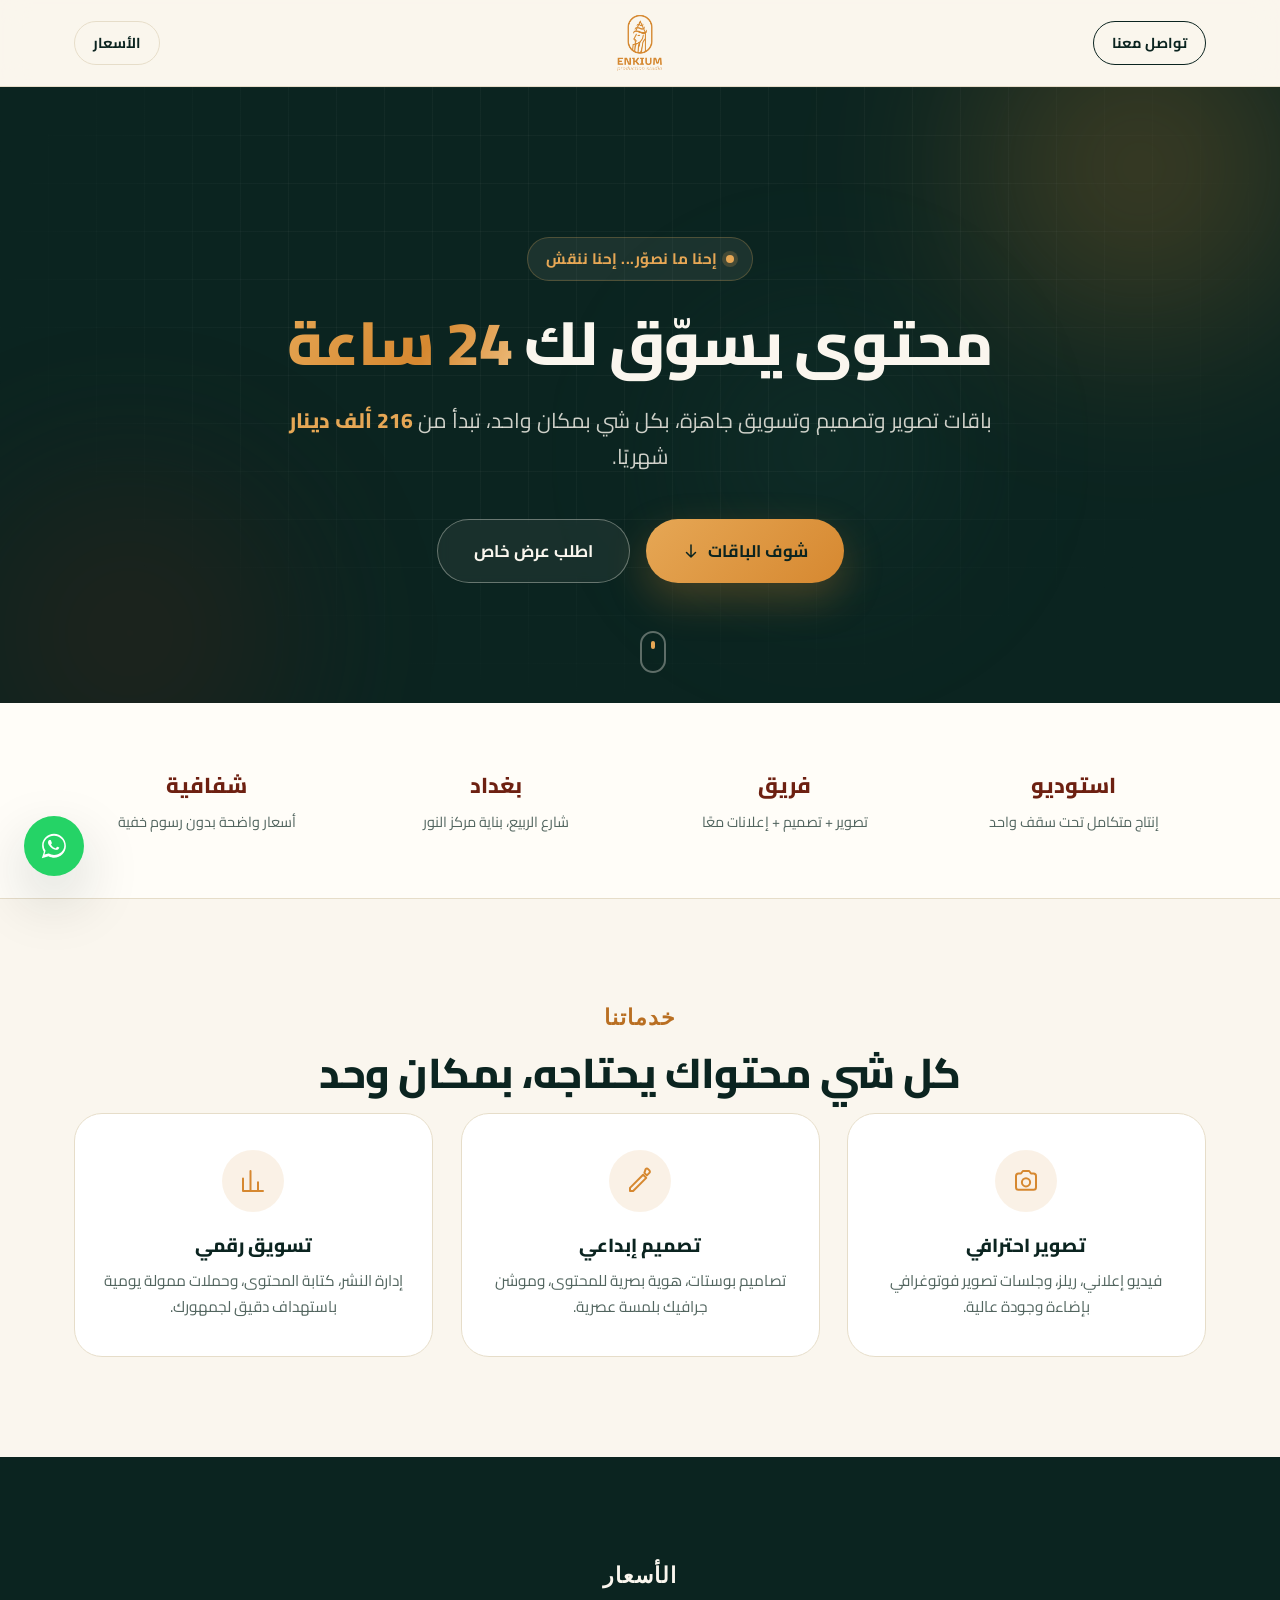
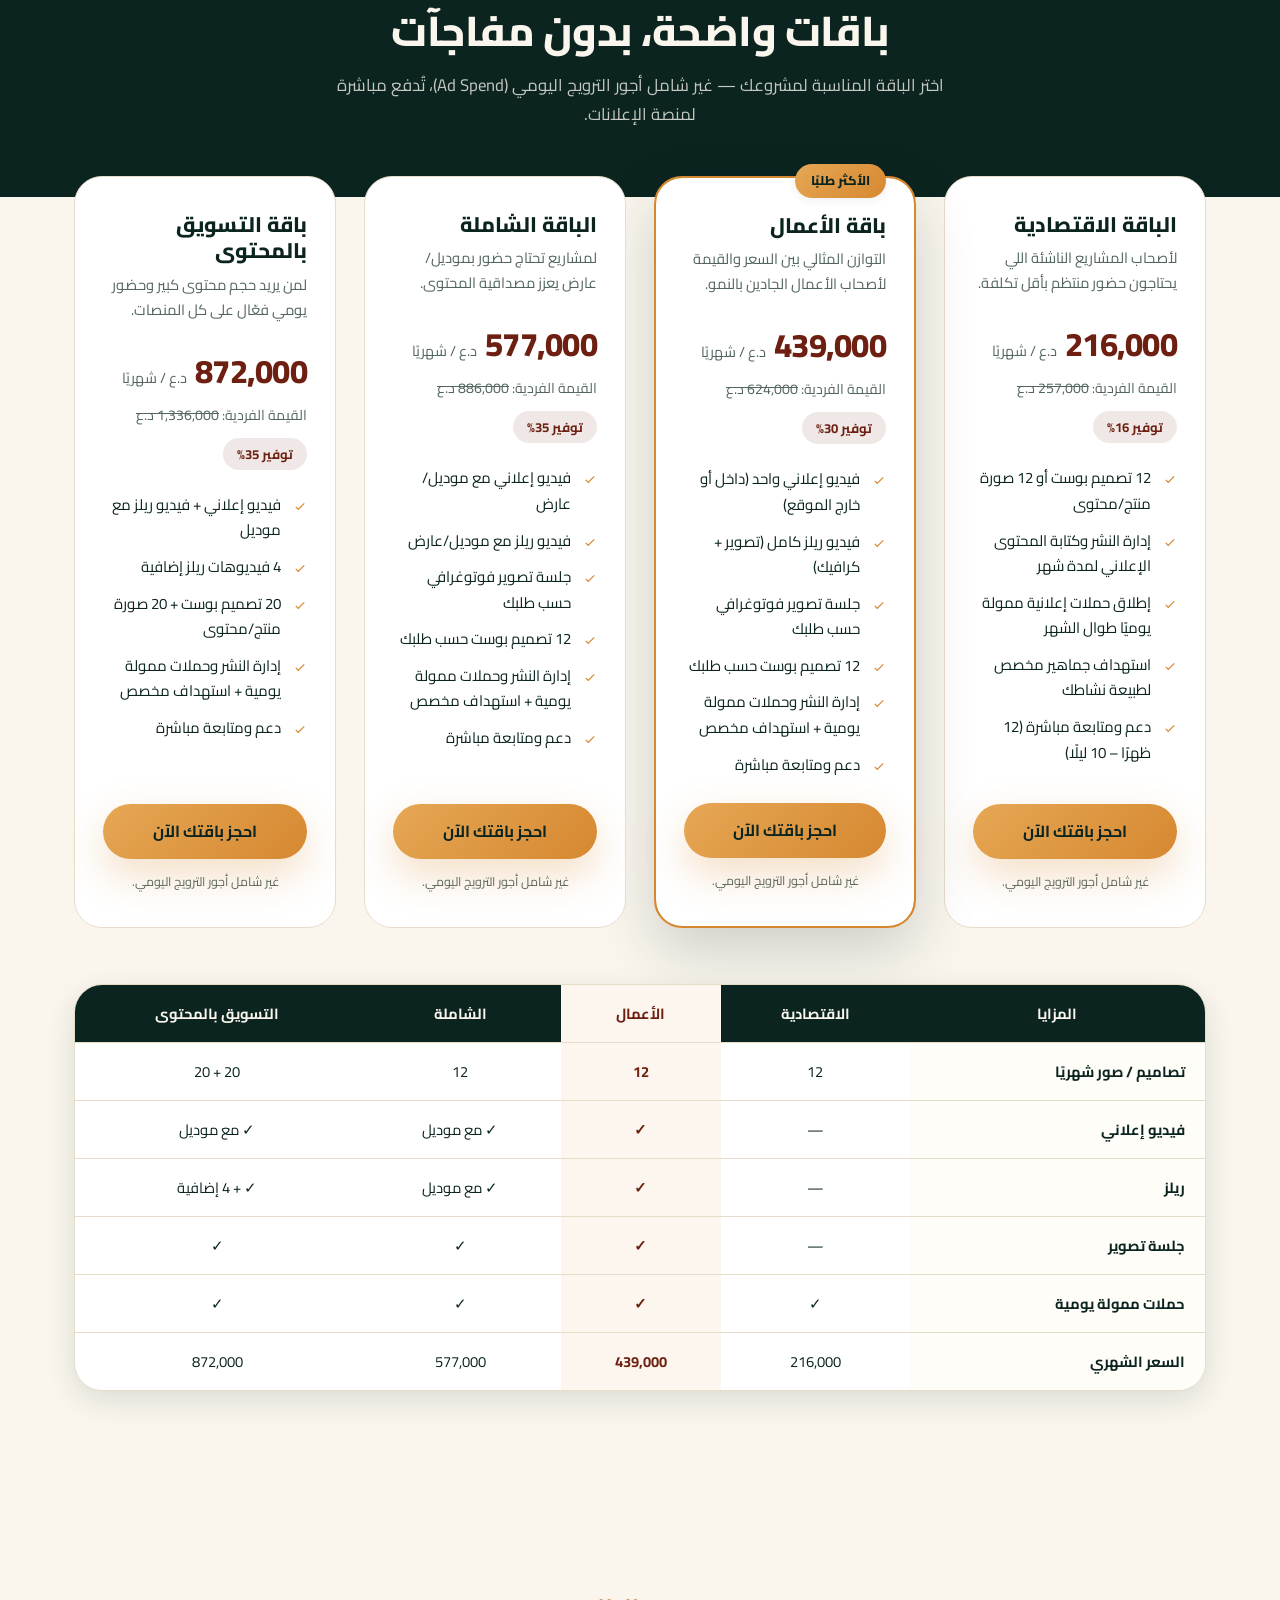
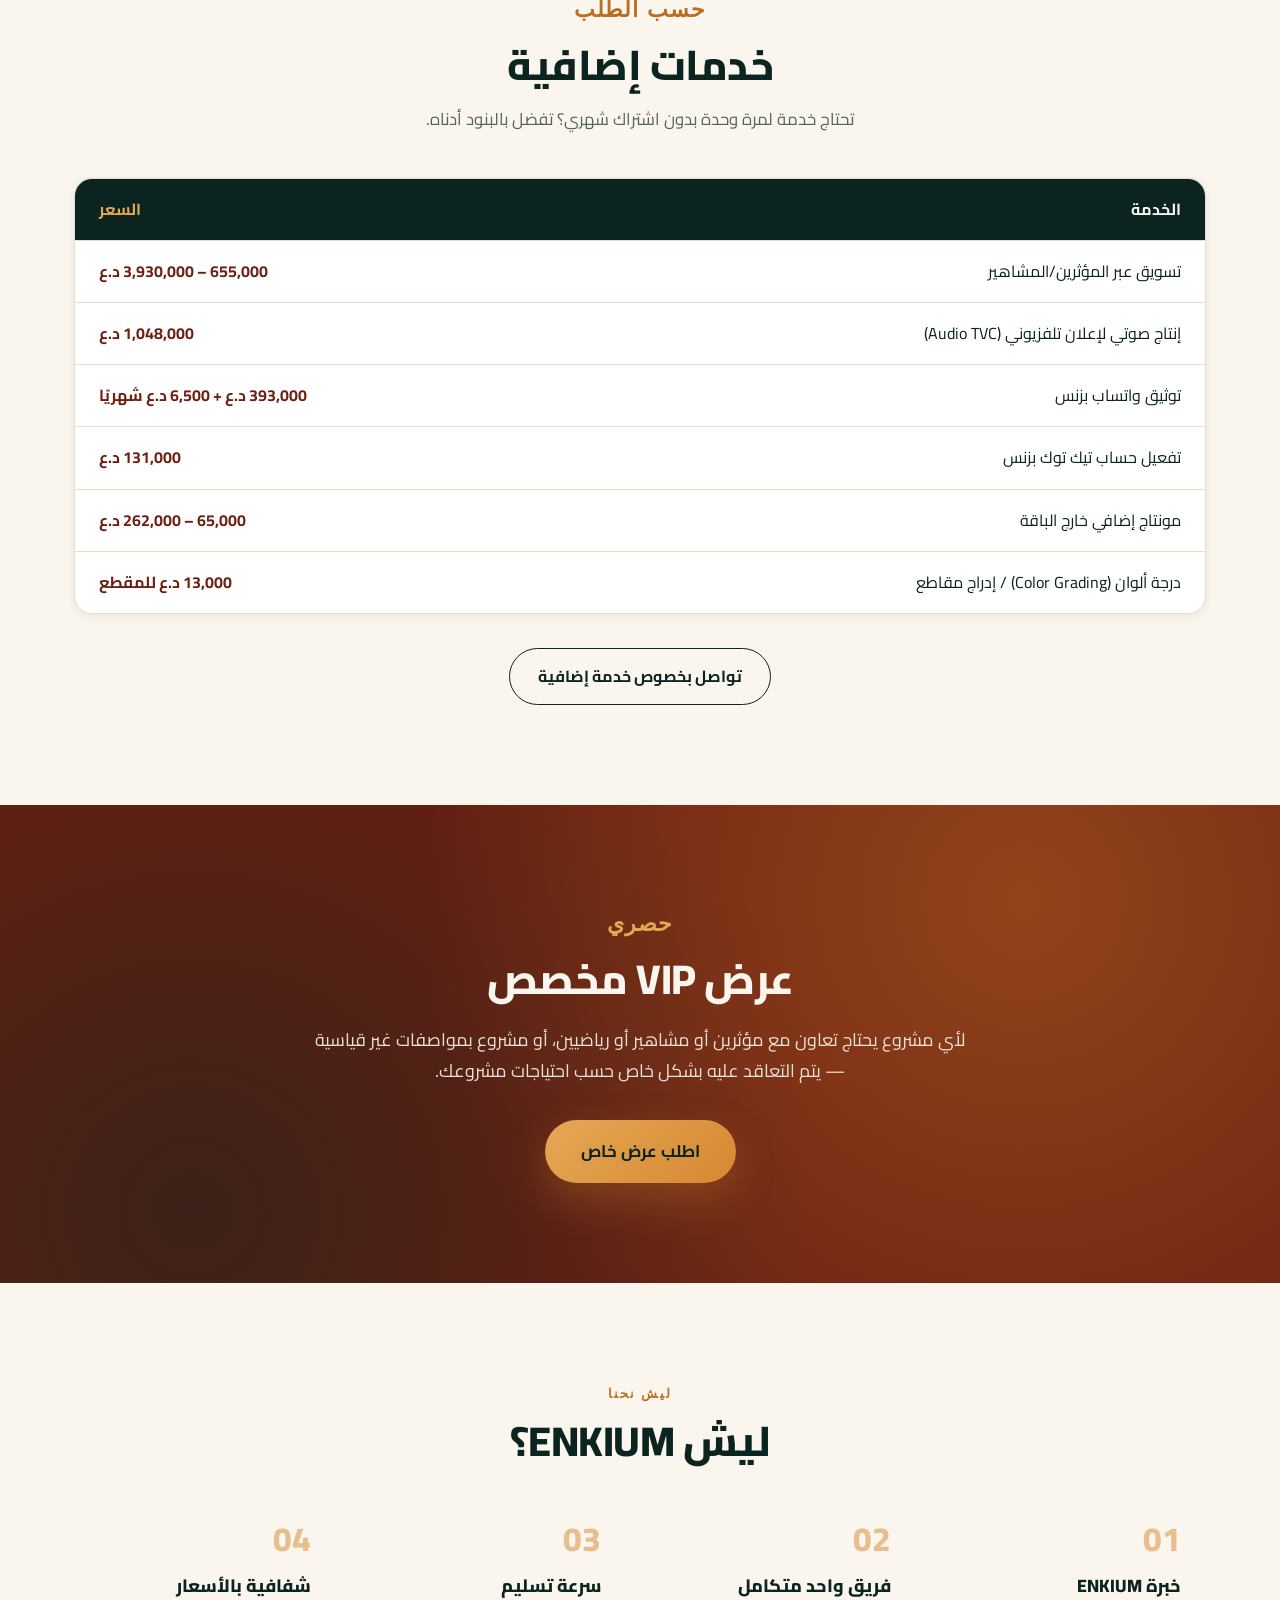
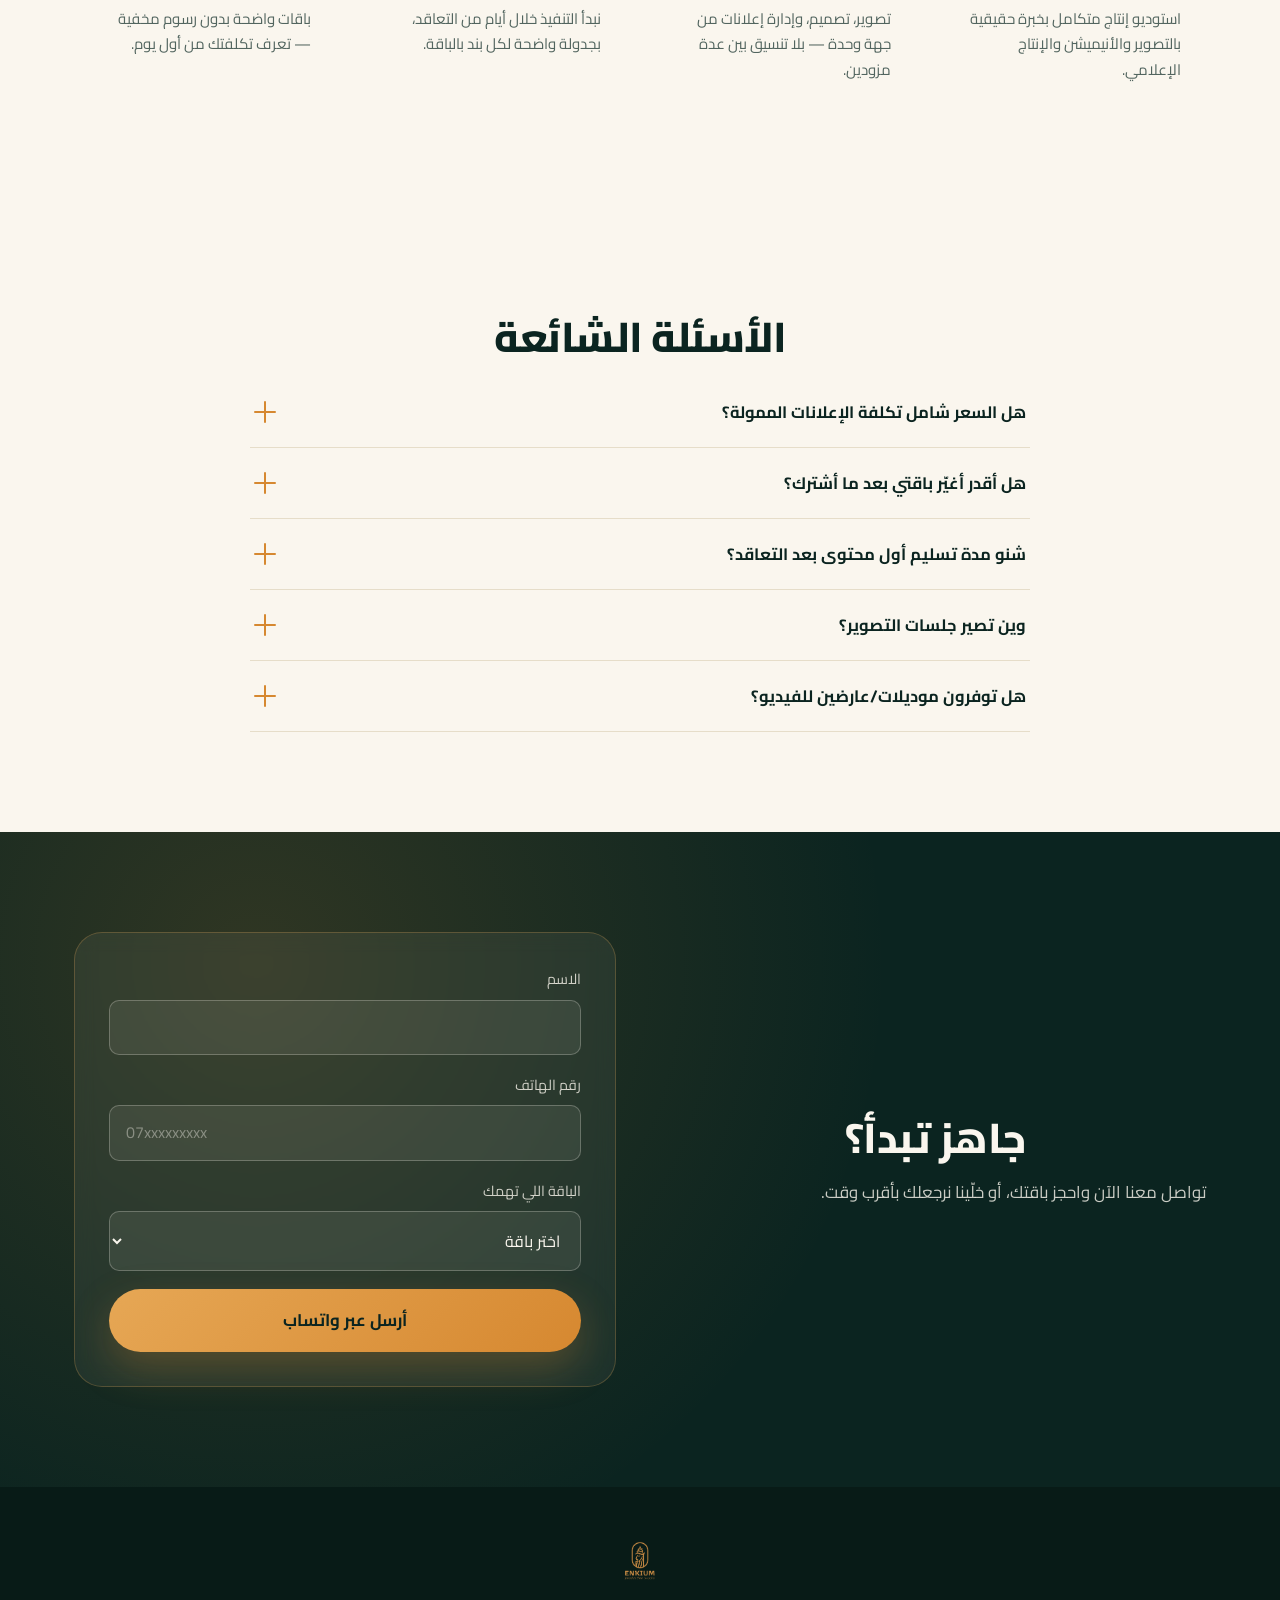
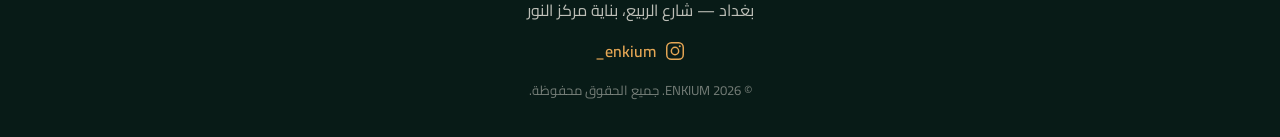
==== commit ddb1b570: "Enlarge section kickers and drop unused FAQ/contact labels - Added .kicker--lg for the "خدماتنا", "ا" ====
--- a/index.html
+++ b/index.html
@@ -146,7 +146,7 @@
   <!-- Services -->
   <section class="services" aria-labelledby="services-title">
     <div class="container">
-      <p class="kicker reveal">خدماتنا</p>
+      <p class="kicker kicker--lg reveal">خدماتنا</p>
       <h2 id="services-title" class="section-title reveal">كل شي محتواك يحتاجه، بمكان وحد</h2>
       <div class="services-grid">
         <article class="service-card reveal tilt">
@@ -177,7 +177,7 @@
   <!-- Pricing -->
   <section class="pricing" id="pricing" aria-labelledby="pricing-title">
     <div class="container">
-      <p class="kicker kicker--light reveal">الأسعار</p>
+      <p class="kicker kicker--light kicker--lg reveal">الأسعار</p>
       <h2 id="pricing-title" class="section-title reveal">باقات واضحة، بدون مفاجآت</h2>
       <p class="section-subtitle reveal">اختر الباقة المناسبة لمشروعك — غير شامل أجور الترويج اليومي (Ad Spend)، تُدفع مباشرة لمنصة الإعلانات.</p>
 
@@ -300,7 +300,7 @@
   <!-- À La Carte -->
   <section class="alacarte" aria-labelledby="alacarte-title">
     <div class="container">
-      <p class="kicker reveal">حسب الطلب</p>
+      <p class="kicker kicker--lg reveal">حسب الطلب</p>
       <h2 id="alacarte-title" class="section-title reveal">خدمات إضافية</h2>
       <p class="section-subtitle reveal">تحتاج خدمة لمرة وحدة بدون اشتراك شهري؟ تفضل بالبنود أدناه.</p>
 
@@ -345,7 +345,7 @@
   <section class="vip" id="vip" aria-labelledby="vip-title">
     <div class="vip-mesh" aria-hidden="true"></div>
     <div class="container vip-inner reveal">
-      <p class="kicker kicker--light">حصري</p>
+      <p class="kicker kicker--light kicker--lg">حصري</p>
       <h2 id="vip-title" class="section-title section-title--light">عرض VIP مخصص</h2>
       <p class="vip-text">لأي مشروع يحتاج تعاون مع مؤثرين أو مشاهير أو رياضيين، أو مشروع بمواصفات غير قياسية — يتم التعاقد عليه بشكل خاص حسب احتياجات مشروعك.</p>
       <a href="#" class="btn btn-accent btn-lg whatsapp-cta magnetic" data-package="عرض VIP مخصص (مؤثرين / مشاهير / مشروع خاص)">اطلب عرض خاص</a>
@@ -385,7 +385,6 @@
   <!-- FAQ -->
   <section class="faq" aria-labelledby="faq-title">
     <div class="container">
-      <p class="kicker reveal">أسئلة</p>
       <h2 id="faq-title" class="section-title reveal">الأسئلة الشائعة</h2>
       <div class="accordion reveal">
         <div class="accordion-item">
@@ -452,7 +451,6 @@
     <div class="contact-mesh" aria-hidden="true"></div>
     <div class="container contact-inner">
       <div class="contact-text reveal">
-        <p class="kicker kicker--light">لنبدأ</p>
         <h2 id="contact-title" class="section-title section-title--light">جاهز تبدأ؟</h2>
         <p class="contact-sub">تواصل معنا الآن واحجز باقتك، أو خلّينا نرجعلك بأقرب وقت.</p>
       </div>
--- a/css/style.css
+++ b/css/style.css
@@ -113,6 +113,7 @@
   margin-bottom: 10px;
 }
 .kicker--light { color: var(--color-accent-light); }
+.kicker--lg { font-size: clamp(1.1rem, 2vw, 1.4rem); letter-spacing: 1px; }
 
 /* ===== Buttons ===== */
 .btn {
